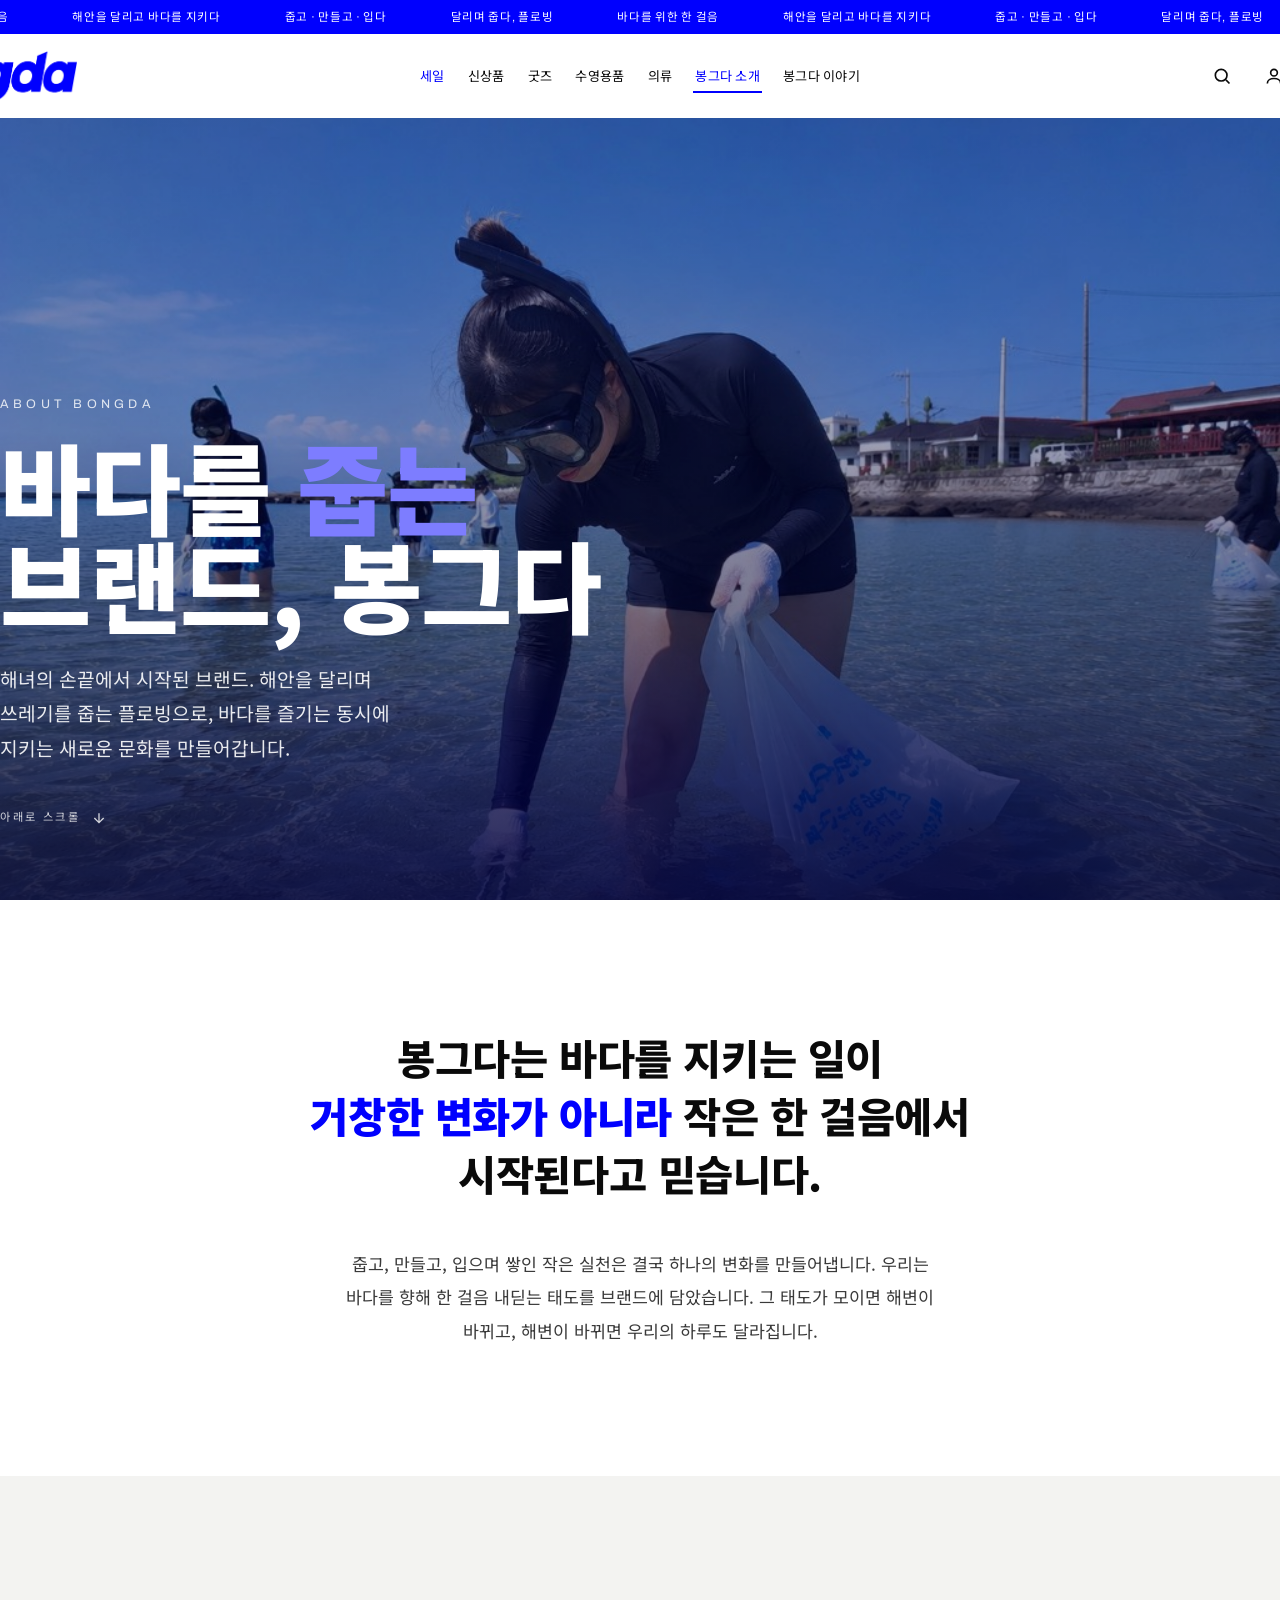
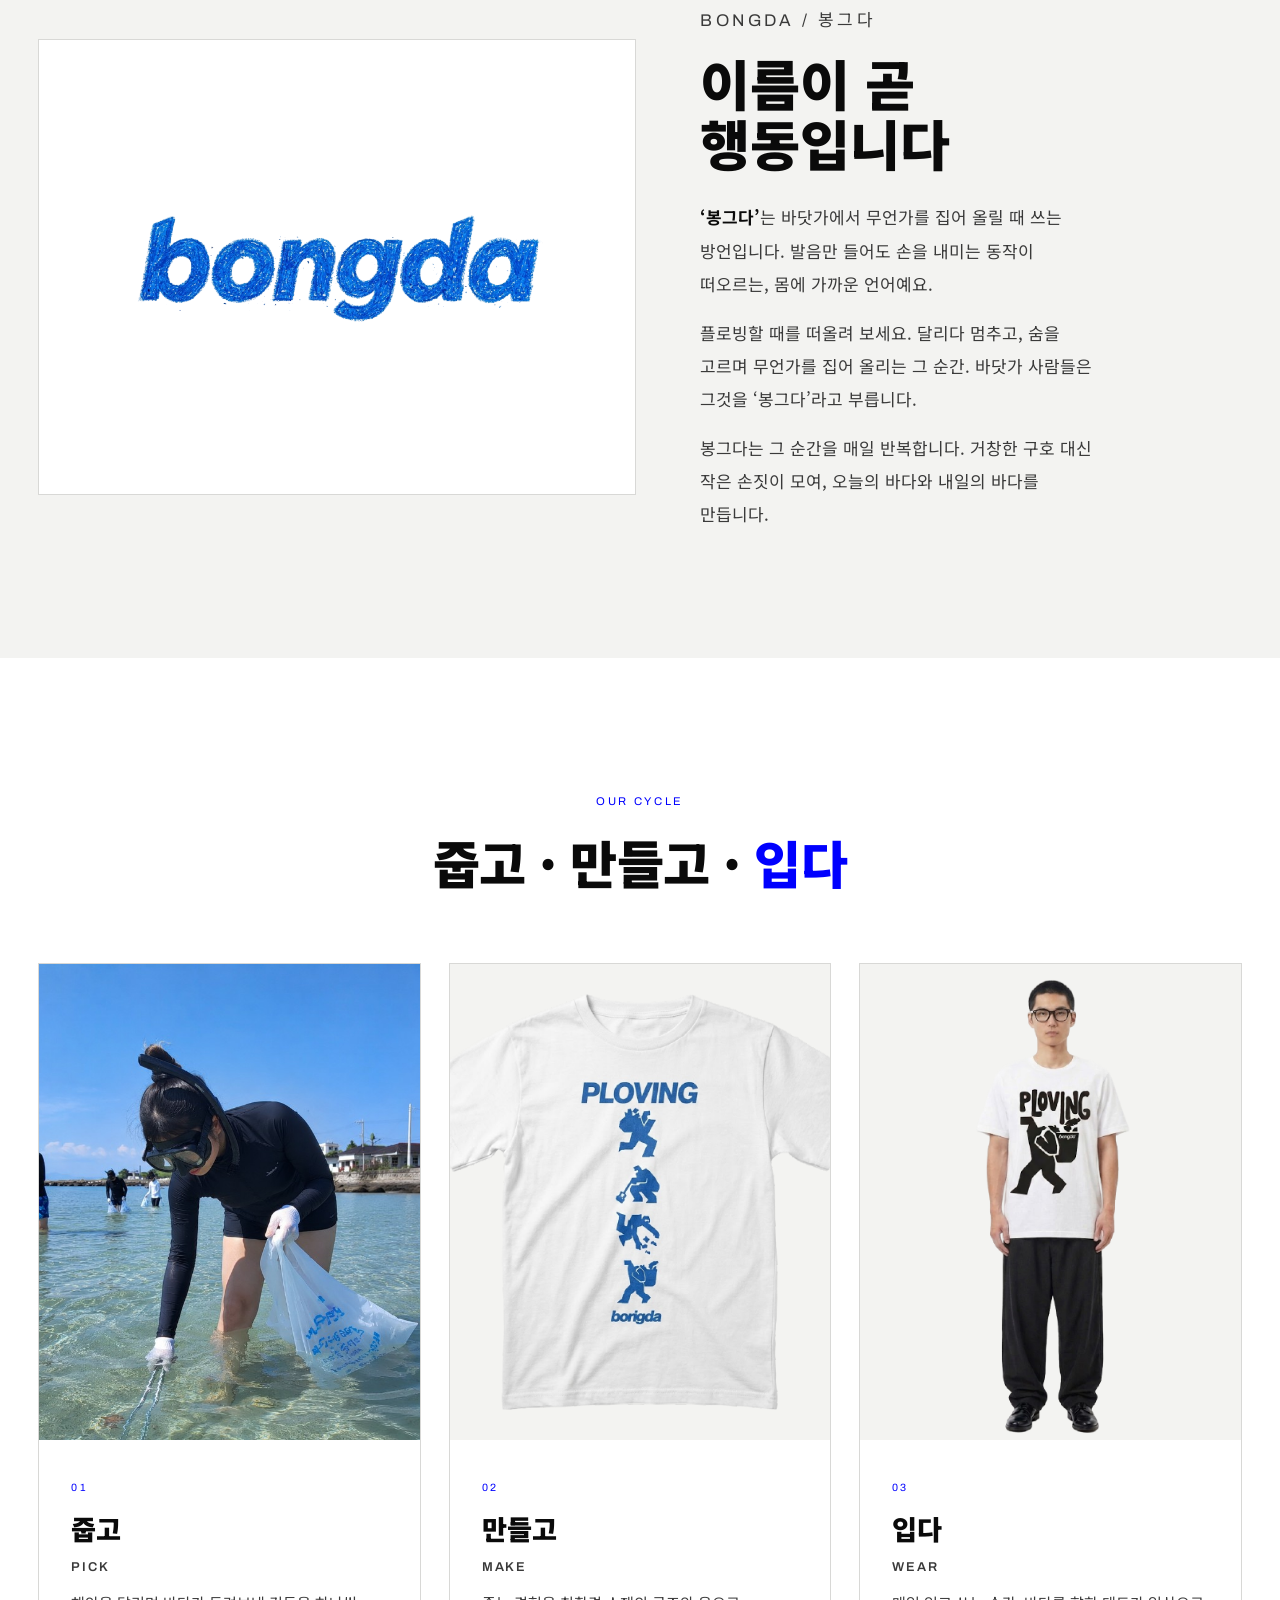
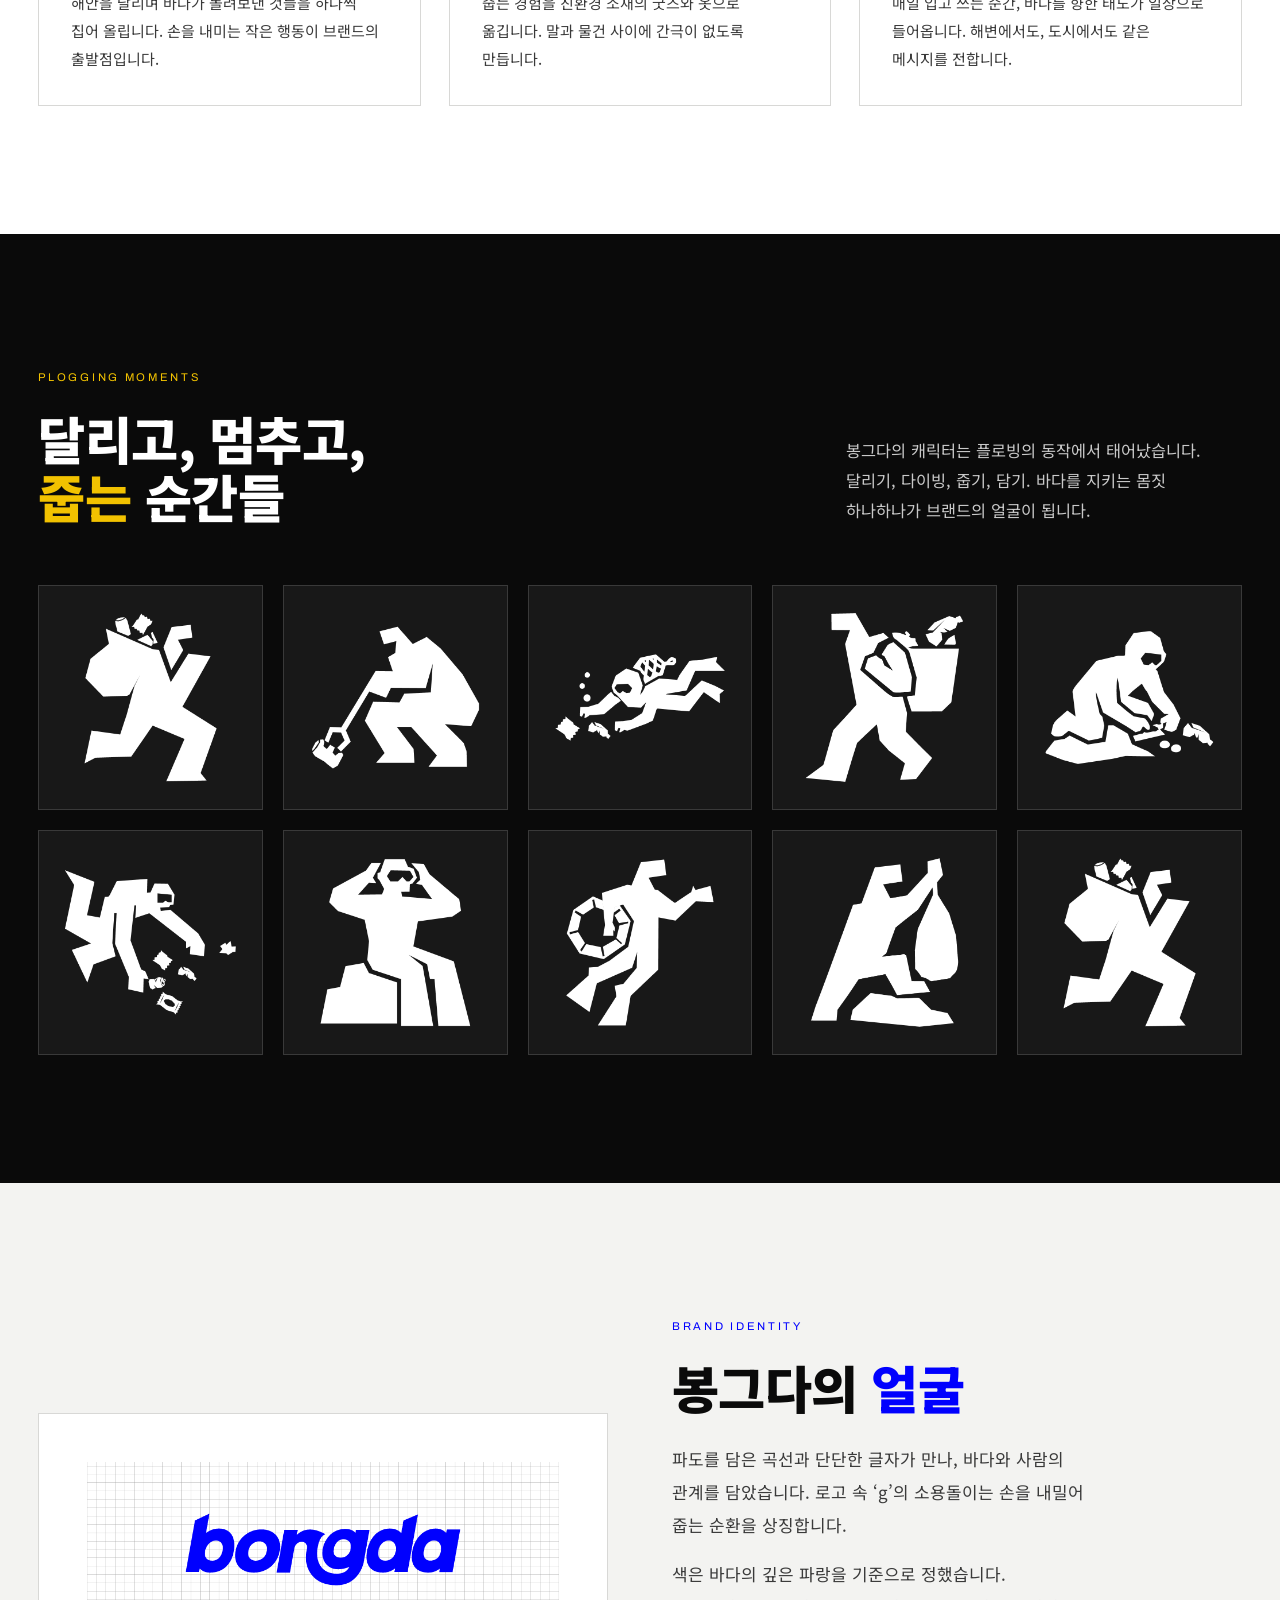
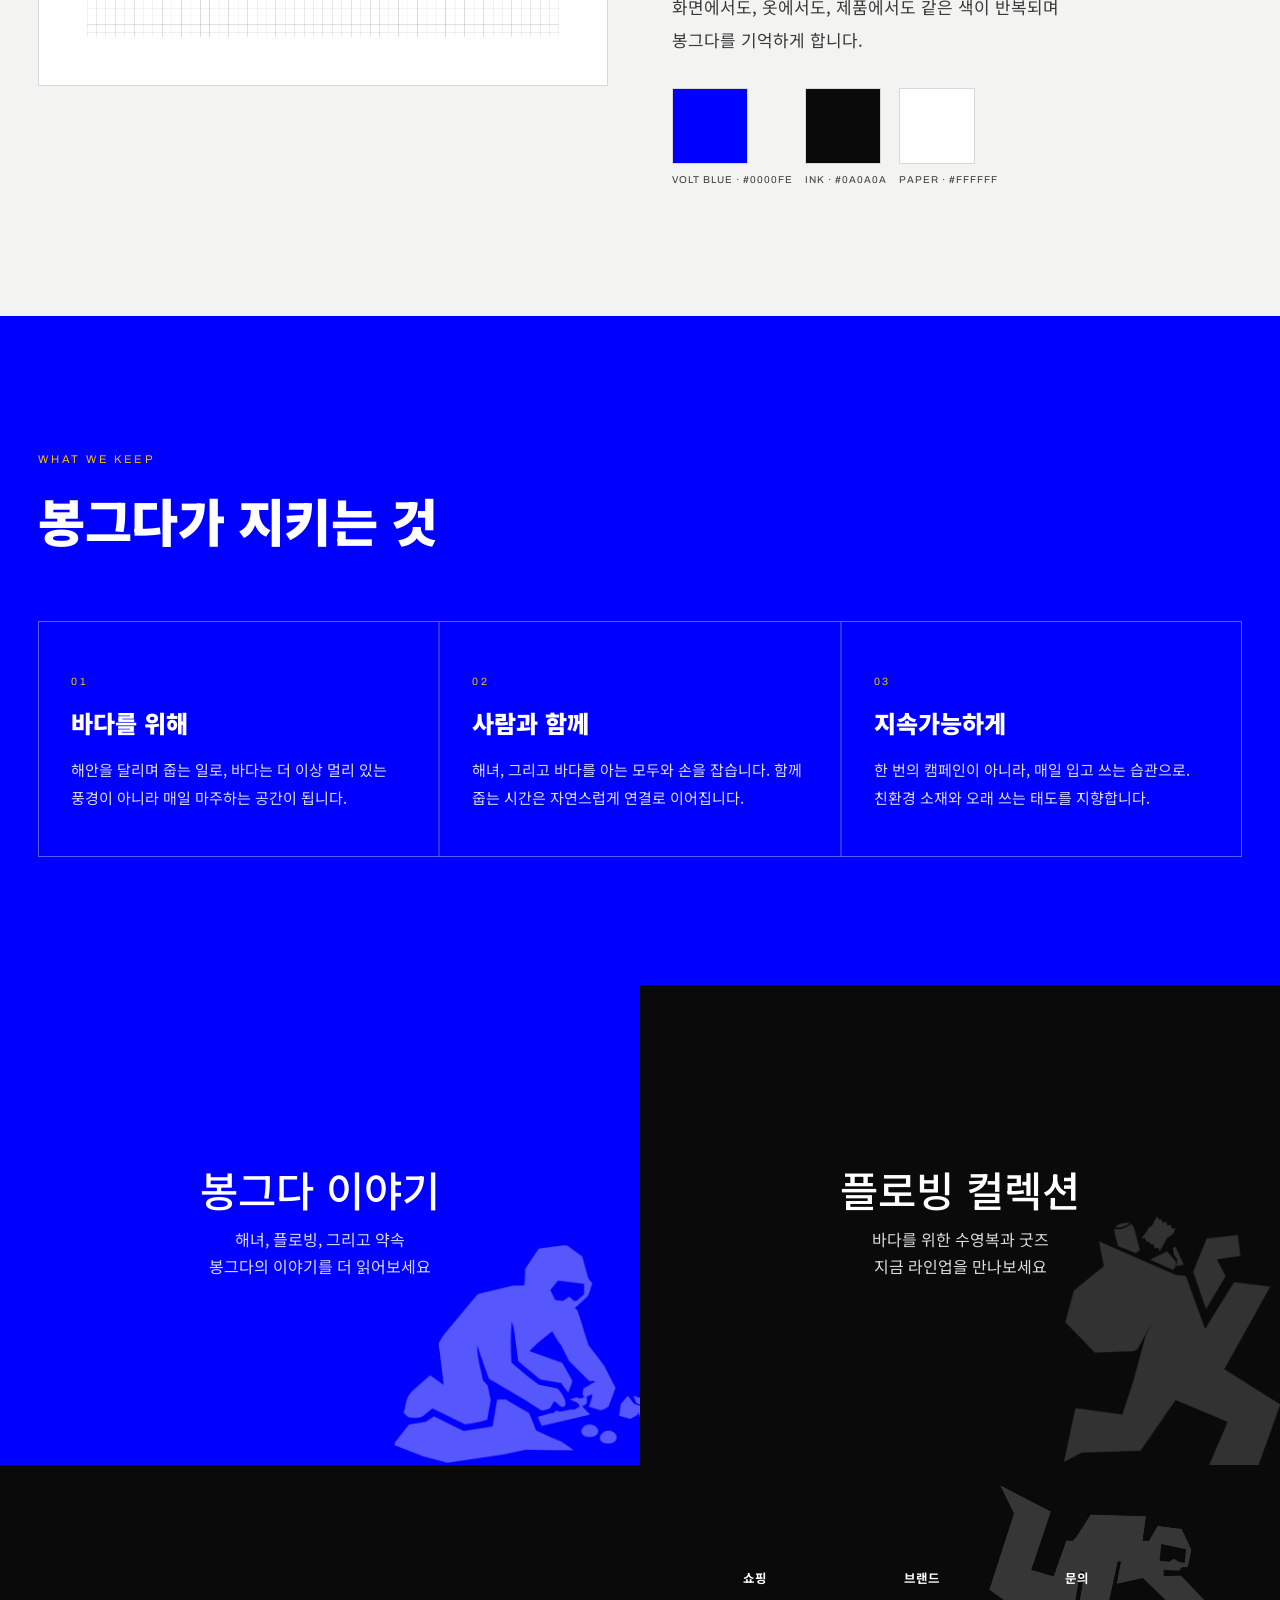
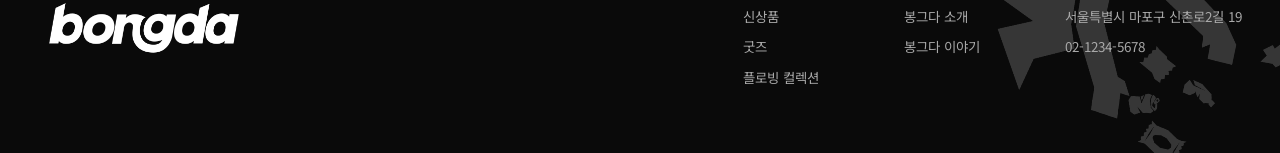
==== 봉그다 소개.html @ 6942a571 "봉그다 소개 페이지 신규 추가 및 내비게이션 연결 Co-authored-by: Cursor <cursoragent@cursor.com>" ====
<!DOCTYPE html>
<html lang="ko">
<head>
  <meta charset="UTF-8" />
  <meta name="viewport" content="width=device-width, initial-scale=1.0" />
  <meta name="description" content="봉그다(BONGDA) 소개 — 해녀와 함께 바다를 지키는 플로빙 브랜드. 줍고, 만들고, 입다. 봉그다의 이름과 철학, 로고, 그리고 사람들을 소개합니다." />
  <title>봉그다 | 봉그다 소개</title>
  <link rel="preconnect" href="https://fonts.googleapis.com" />
  <link rel="preconnect" href="https://fonts.gstatic.com" crossorigin />
  <link
    href="https://fonts.googleapis.com/css2?family=Anton&family=Archivo:ital,wght@0,400..900;1,400..900&family=Black+Han+Sans&family=Noto+Sans+KR:wght@400;500;700;800;900&display=swap"
    rel="stylesheet"
  />
  <style>
    :root {
      --volt: #0000fe;
      --volt-dim: #0000c2;
      --volt-deep: #000099;
      --ink: #0a0a0a;
      --ink-soft: #3a3a3a;
      --paper: #ffffff;
      --bone: #f3f3f1;
      --yellow: #f2c200;
      --line: rgba(10, 10, 10, 0.14);
      --grid-line: #d8d8d6;
      --ease: cubic-bezier(0.22, 1, 0.36, 1);
      --font-display-kr: "Noto Sans KR", "Archivo", sans-serif;
      --font-body: "Archivo", "Noto Sans KR", system-ui, sans-serif;
      --font-kr: "Noto Sans KR", "Archivo", sans-serif;
      --nav-h: 84px;
      --bar-h: 34px;
    }

    *, *::before, *::after { box-sizing: border-box; }
    html { scroll-behavior: smooth; }
    body {
      margin: 0;
      font-family: var(--font-kr);
      background: var(--paper);
      color: var(--ink);
      line-height: 1.6;
      font-weight: 400;
      word-break: keep-all;
      overflow-wrap: break-word;
      -webkit-font-smoothing: antialiased;
    }
    p { margin: 0; }
    a { color: inherit; text-decoration: none; }
    img { display: block; max-width: 100%; }
    h1, h2, h3 { margin: 0; }

    .wrap { max-width: 1440px; margin: 0 auto; padding: 0 clamp(16px, 3vw, 40px); }

    /* PROMO */
    .promo {
      position: relative;
      z-index: 60;
      height: var(--bar-h);
      display: flex;
      align-items: center;
      justify-content: center;
      background: var(--volt);
      color: #fff;
      overflow: hidden;
      white-space: nowrap;
      font-family: var(--font-body);
      font-size: 0.72rem;
      letter-spacing: 0.06em;
      text-transform: uppercase;
    }
    .promo__track { display: inline-flex; animation: promo 40s linear infinite; }
    .promo__track span { flex-shrink: 0; margin-right: 4rem; }
    @keyframes promo { from { transform: translateX(0); } to { transform: translateX(-50%); } }

    /* HEADER */
    .header {
      position: sticky;
      top: 0;
      z-index: 55;
      background: rgba(255, 255, 255, 0.6);
      backdrop-filter: blur(10px);
      -webkit-backdrop-filter: blur(10px);
    }
    .header__inner {
      position: relative;
      height: var(--nav-h);
      display: flex;
      align-items: center;
      gap: clamp(16px, 3vw, 40px);
    }
    .brandblock { display: flex; align-items: center; margin-left: clamp(-170px, -12vw, -40px); }
    .brandblock__logo { height: clamp(34px, 4.6vw, 50px); width: auto; }
    .nav {
      position: absolute;
      left: 50%;
      transform: translateX(-50%);
      display: flex;
      align-items: center;
      gap: clamp(12px, 1.5vw, 24px);
      font-family: var(--font-body);
      font-size: 0.82rem;
      letter-spacing: 0.02em;
      white-space: nowrap;
    }
    .nav a { position: relative; padding: 6px 2px; color: var(--ink); transition: color 0.2s ease; }
    .nav a::after {
      content: "";
      position: absolute;
      left: 0; bottom: 0;
      width: 100%; height: 2px;
      background: var(--volt);
      transform: scaleX(0);
      transform-origin: left;
      transition: transform 0.25s var(--ease);
    }
    .nav a:hover { color: var(--volt); }
    .nav a:hover::after { transform: scaleX(1); }
    .nav a.is-active::after { transform: scaleX(1); }
    .nav a.is-active, .nav a.is-sale { color: var(--volt); }
    .header__tools {
      margin-left: auto;
      margin-right: clamp(-170px, -12vw, -40px);
      display: flex;
      align-items: center;
      gap: clamp(10px, 1.4vw, 18px);
    }
    .icon-btn {
      display: inline-flex;
      align-items: center;
      justify-content: center;
      width: 34px; height: 34px;
      color: var(--ink);
      transition: color 0.2s ease, transform 0.2s var(--ease);
    }
    .icon-btn:hover { color: var(--volt); transform: translateY(-1px); }
    .icon-btn svg { width: 20px; height: 20px; }
    @media (max-width: 1100px) {
      .nav { display: none; }
      .brandblock { margin-left: 0; }
      .header__tools { margin-right: 0; }
    }

    /* HERO */
    .hero {
      position: relative;
      min-height: calc(100svh - var(--nav-h) - var(--bar-h));
      display: flex;
      align-items: flex-end;
      overflow: hidden;
      background: #04043a;
      color: #fff;
    }
    .hero__bg {
      position: absolute;
      inset: 0;
      width: 100%;
      height: 100%;
      object-fit: cover;
      object-position: center 35%;
      opacity: 0.66;
      filter: saturate(1.05);
    }
    .hero::after {
      content: "";
      position: absolute;
      inset: 0;
      background:
        linear-gradient(180deg, rgba(0,0,80,0.15) 0%, rgba(0,0,60,0.05) 40%, rgba(0,0,40,0.72) 100%),
        radial-gradient(120% 90% at 50% 120%, rgba(0,0,254,0.42) 0%, transparent 60%);
    }
    .hero__inner {
      position: relative;
      z-index: 2;
      width: 100%;
      padding: clamp(40px, 8vw, 96px) 0 clamp(40px, 6vw, 72px);
    }
    .hero__kicker {
      font-family: var(--font-body);
      font-size: clamp(0.68rem, 1vw, 0.78rem);
      letter-spacing: 0.34em;
      text-transform: uppercase;
      color: rgba(255,255,255,0.82);
      margin-bottom: clamp(14px, 2vw, 22px);
    }
    .hero__title {
      font-family: var(--font-display-kr);
      font-weight: 900;
      font-size: clamp(2.6rem, 8vw, 6.2rem);
      line-height: 0.98;
      letter-spacing: -0.01em;
    }
    .hero__title em {
      font-style: normal;
      color: #7d7dff;
    }
    .hero__lead {
      margin-top: clamp(20px, 3vw, 30px);
      max-width: 40ch;
      font-size: clamp(0.98rem, 1.5vw, 1.2rem);
      line-height: 1.8;
      color: rgba(255,255,255,0.9);
      font-weight: 400;
    }
    .hero__scroll {
      margin-top: clamp(28px, 4vw, 44px);
      display: inline-flex;
      align-items: center;
      gap: 10px;
      font-family: var(--font-body);
      font-size: 0.7rem;
      letter-spacing: 0.24em;
      text-transform: uppercase;
      color: rgba(255,255,255,0.8);
    }
    .hero__scroll svg { width: 16px; height: 16px; animation: bob 1.8s var(--ease) infinite; }
    @keyframes bob { 0%,100% { transform: translateY(0); } 50% { transform: translateY(5px); } }

    /* SECTION SHELL */
    .section { padding: clamp(64px, 10vw, 128px) 0; }
    .section--bone { background: var(--bone); }
    .section--ink { background: var(--ink); color: #fff; }
    .section--volt { background: var(--volt); color: #fff; }
    .kicker {
      display: inline-block;
      font-family: var(--font-body);
      font-size: 0.7rem;
      letter-spacing: 0.24em;
      text-transform: uppercase;
      color: var(--volt);
      margin-bottom: clamp(16px, 2vw, 22px);
    }
    .section--ink .kicker, .section--volt .kicker { color: var(--yellow); }
    .section-title {
      font-family: var(--font-display-kr);
      font-weight: 900;
      font-size: clamp(1.8rem, 4.4vw, 3.2rem);
      line-height: 1.14;
      letter-spacing: -0.01em;
    }
    .section-title em { font-style: normal; color: var(--volt); }
    .section--ink .section-title em, .section--volt .section-title em { color: var(--yellow); }

    /* MANIFESTO */
    .manifesto__inner {
      max-width: 1000px;
      margin: 0 auto;
      text-align: center;
    }
    .manifesto__big {
      font-family: var(--font-display-kr);
      font-weight: 800;
      font-size: clamp(1.5rem, 3.6vw, 2.6rem);
      line-height: 1.4;
      letter-spacing: -0.01em;
    }
    .manifesto__big b { color: var(--volt); font-weight: 900; }
    .manifesto__sub {
      margin: clamp(28px, 4vw, 44px) auto 0;
      max-width: 60ch;
      font-size: clamp(0.96rem, 1.4vw, 1.08rem);
      line-height: 1.95;
      color: var(--ink-soft);
    }

    /* NAME (봉그다 뜻) */
    .name {
      display: grid;
      grid-template-columns: 1.05fr 0.95fr;
      gap: clamp(32px, 5vw, 80px);
      align-items: center;
    }
    @media (max-width: 900px) { .name { grid-template-columns: 1fr; } }
    .name__word {
      display: block;
      width: 100%;
      background: #fff;
      border: 1px solid var(--grid-line);
      padding: clamp(28px, 5vw, 56px);
    }
    .name__word img { width: 100%; height: auto; }
    .name__def {
      font-family: var(--font-body);
      font-size: 0.72rem;
      letter-spacing: 0.2em;
      text-transform: uppercase;
      color: var(--volt);
      margin-bottom: 18px;
    }
    .name h2 {
      font-family: var(--font-display-kr);
      font-weight: 900;
      font-size: clamp(2rem, 5vw, 3.4rem);
      line-height: 1.1;
      margin-bottom: clamp(20px, 3vw, 28px);
    }
    .name p {
      font-size: clamp(0.96rem, 1.4vw, 1.06rem);
      line-height: 1.95;
      color: var(--ink-soft);
      margin-bottom: 16px;
      max-width: 44ch;
    }
    .name p:last-child { margin-bottom: 0; }
    .name p b { color: var(--ink); font-weight: 700; }

    /* PILLARS 줍고 만들고 입다 */
    .pillars__head { text-align: center; margin-bottom: clamp(40px, 6vw, 72px); }
    .pillars__grid {
      display: grid;
      grid-template-columns: repeat(3, 1fr);
      gap: clamp(16px, 2.4vw, 28px);
    }
    @media (max-width: 820px) { .pillars__grid { grid-template-columns: 1fr; } }
    .pillar {
      position: relative;
      display: flex;
      flex-direction: column;
      background: #fff;
      border: 1px solid var(--grid-line);
      overflow: hidden;
    }
    .pillar__media {
      position: relative;
      aspect-ratio: 4 / 5;
      overflow: hidden;
      background: var(--bone);
    }
    .pillar__media img {
      width: 100%;
      height: 100%;
      object-fit: cover;
      object-position: center;
      transition: transform 0.6s var(--ease);
    }
    .pillar:hover .pillar__media img { transform: scale(1.05); }
    .pillar__body { padding: clamp(22px, 3vw, 32px); }
    .pillar__no {
      font-family: var(--font-body);
      font-size: 0.66rem;
      letter-spacing: 0.2em;
      text-transform: uppercase;
      color: var(--volt);
    }
    .pillar__name {
      font-family: var(--font-display-kr);
      font-weight: 900;
      font-size: clamp(1.3rem, 2.4vw, 1.7rem);
      margin: 10px 0 12px;
    }
    .pillar__name span {
      display: block;
      font-family: var(--font-body);
      font-weight: 600;
      font-size: 0.8rem;
      letter-spacing: 0.14em;
      text-transform: uppercase;
      color: var(--ink-soft);
      margin-top: 6px;
    }
    .pillar__desc { color: var(--ink-soft); font-size: 0.94rem; line-height: 1.85; }

    /* CHARACTERS */
    .chars__head {
      display: flex;
      align-items: flex-end;
      justify-content: space-between;
      gap: 24px;
      margin-bottom: clamp(36px, 5vw, 60px);
      flex-wrap: wrap;
    }
    .chars__head p {
      max-width: 44ch;
      color: rgba(255,255,255,0.78);
      font-size: clamp(0.94rem, 1.3vw, 1.02rem);
      line-height: 1.85;
    }
    .chars__grid {
      display: grid;
      grid-template-columns: repeat(5, 1fr);
      gap: clamp(10px, 1.6vw, 20px);
    }
    @media (max-width: 900px) { .chars__grid { grid-template-columns: repeat(3, 1fr); } }
    @media (max-width: 520px) { .chars__grid { grid-template-columns: repeat(2, 1fr); } }
    .char {
      aspect-ratio: 1;
      background: rgba(255,255,255,0.06);
      border: 1px solid rgba(255,255,255,0.14);
      display: flex;
      align-items: center;
      justify-content: center;
      padding: clamp(14px, 2vw, 26px);
      transition: background 0.3s var(--ease), transform 0.3s var(--ease);
    }
    .char:hover { background: rgba(255,255,255,0.14); transform: translateY(-4px); }
    .char img {
      width: 100%;
      height: 100%;
      object-fit: contain;
      filter: brightness(0) invert(1);
    }

    /* LOGO / CI */
    .ci {
      display: grid;
      grid-template-columns: 1fr 1fr;
      gap: clamp(32px, 5vw, 72px);
      align-items: center;
    }
    @media (max-width: 900px) { .ci { grid-template-columns: 1fr; } }
    .ci__frame {
      background: #fff;
      border: 1px solid var(--grid-line);
      padding: clamp(24px, 4vw, 48px);
    }
    .ci__frame img { width: 100%; height: auto; }
    .ci h2 { margin-bottom: clamp(18px, 2.6vw, 26px); }
    .ci p {
      font-size: clamp(0.96rem, 1.4vw, 1.06rem);
      line-height: 1.95;
      color: var(--ink-soft);
      margin-bottom: 16px;
      max-width: 46ch;
    }
    .ci__swatches { display: flex; gap: 12px; margin-top: clamp(24px, 3vw, 32px); flex-wrap: wrap; }
    .swatch { display: flex; flex-direction: column; gap: 8px; }
    .swatch__chip { width: 76px; height: 76px; border: 1px solid var(--grid-line); }
    .swatch__chip--volt { background: var(--volt); }
    .swatch__chip--ink { background: var(--ink); }
    .swatch__chip--paper { background: #fff; }
    .swatch__label {
      font-family: var(--font-body);
      font-size: 0.62rem;
      letter-spacing: 0.1em;
      text-transform: uppercase;
      color: var(--ink-soft);
    }

    /* VALUES */
    .values {
      display: grid;
      grid-template-columns: repeat(3, 1fr);
      gap: 2px;
      background: rgba(255,255,255,0.2);
      border: 1px solid rgba(255,255,255,0.2);
    }
    @media (max-width: 760px) { .values { grid-template-columns: 1fr; } }
    .value {
      background: var(--volt);
      padding: clamp(28px, 4vw, 44px) clamp(22px, 3vw, 32px);
    }
    .value__no {
      font-family: var(--font-body);
      font-size: 0.66rem;
      letter-spacing: 0.2em;
      text-transform: uppercase;
      color: var(--yellow);
    }
    .value h3 {
      font-family: var(--font-display-kr);
      font-weight: 900;
      font-size: clamp(1.2rem, 2.2vw, 1.5rem);
      margin: 12px 0 14px;
      color: #fff;
    }
    .value p { color: rgba(255,255,255,0.86); font-size: 0.94rem; line-height: 1.85; }

    /* ENTRY CTA */
    .entry { display: grid; grid-template-columns: 1fr 1fr; }
    @media (max-width: 700px) { .entry { grid-template-columns: 1fr; } }
    .entry__block {
      position: relative;
      min-height: clamp(320px, 44vw, 480px);
      display: flex;
      flex-direction: column;
      align-items: center;
      justify-content: center;
      text-align: center;
      gap: 16px;
      padding: clamp(32px, 5vw, 64px);
      color: #fff;
      overflow: hidden;
      transition: opacity 0.2s;
    }
    .entry__block:hover { opacity: 0.94; }
    .entry__block--blue { background: var(--volt); }
    .entry__block--ink { background: var(--ink); }
    .entry__title {
      position: relative;
      z-index: 1;
      font-family: var(--font-display-kr);
      font-weight: 500;
      font-size: clamp(1.5rem, 3.8vw, 2.6rem);
      line-height: 0.98;
    }
    .entry__sub {
      position: relative;
      z-index: 1;
      font-size: clamp(0.88rem, 1.5vw, 1rem);
      line-height: 1.7;
      color: rgba(255, 255, 255, 0.85);
    }
    .entry__deco {
      position: absolute;
      right: -5%;
      bottom: -6%;
      width: clamp(130px, 22vw, 280px);
      opacity: 0.16;
      filter: brightness(0) invert(1);
      pointer-events: none;
      user-select: none;
    }
    .entry__block--blue .entry__deco { opacity: 0.34; }

    /* FOOTER */
    .footer {
      position: relative;
      overflow: hidden;
      background: var(--ink);
      color: #cfcfcf;
      padding: clamp(48px, 7vw, 88px) 0 36px;
    }
    .footer .wrap { position: relative; z-index: 1; }
    .footer__top {
      display: grid;
      grid-template-columns: minmax(140px, 1fr) repeat(3, minmax(7.5rem, max-content));
      column-gap: clamp(28px, 3.2vw, 48px);
      row-gap: 28px;
      justify-content: space-between;
    }
    @media (max-width: 820px) { .footer__top { grid-template-columns: 1fr 1fr; } }
    @media (max-width: 480px) { .footer__top { grid-template-columns: 1fr; } }
    .footer__logo { height: clamp(96px, 16vw, 150px); width: auto; margin-bottom: 14px; }
    .footer__col h4 {
      font-family: var(--font-body);
      font-size: 0.78rem;
      letter-spacing: 0.1em;
      text-transform: uppercase;
      color: #fff;
      margin-bottom: 16px;
    }
    .footer__col a, .footer__col p {
      display: block;
      font-size: 0.84rem;
      color: #a8a8a8;
      margin-bottom: 9px;
      white-space: nowrap;
      transition: color 0.2s ease;
    }
    .footer__col a:hover { color: var(--volt); }
    .footer__deco {
      position: absolute;
      top: 4%;
      width: clamp(180px, 24vw, 360px);
      opacity: 0.18;
      filter: brightness(0) invert(1);
      pointer-events: none;
      user-select: none;
    }
    .footer__deco--r { right: -1%; transform: rotate(6deg); }

    /* REVEAL */
    .reveal {
      opacity: 0;
      transform: translateY(32px);
      transition: opacity 0.85s var(--ease), transform 0.85s var(--ease);
      transition-delay: var(--d, 0s);
    }
    .reveal.in { opacity: 1; transform: none; }
    @media (prefers-reduced-motion: reduce) {
      .reveal { opacity: 1; transform: none; transition: none; }
      .promo__track { animation: none; }
      .hero__scroll svg { animation: none; }
    }
  </style>
</head>
<body>
  <div class="promo" aria-hidden="true">
    <div class="promo__track">
      <span>줍고 · 만들고 · 입다</span>
      <span>달리며 줍다, 플로빙</span>
      <span>바다를 위한 한 걸음</span>
      <span>해안을 달리고 바다를 지키다</span>
      <span>줍고 · 만들고 · 입다</span>
      <span>달리며 줍다, 플로빙</span>
      <span>바다를 위한 한 걸음</span>
      <span>해안을 달리고 바다를 지키다</span>
      <span>줍고 · 만들고 · 입다</span>
      <span>달리며 줍다, 플로빙</span>
      <span>바다를 위한 한 걸음</span>
      <span>해안을 달리고 바다를 지키다</span>
    </div>
  </div>

  <header class="header">
    <div class="wrap header__inner">
      <a class="brandblock" href="졸업연구 플로빙 2차.html" aria-label="봉그다 홈">
        <img class="brandblock__logo" src="logo-bongda-blue.png" alt="봉그다" decoding="async" />
      </a>
      <nav class="nav" aria-label="주요 메뉴">
        <a class="is-sale" href="졸업연구 플로빙 2차.html#catalog">세일</a>
        <a href="졸업연구 플로빙 2차.html#mostwanted">신상품</a>
        <a href="졸업연구 플로빙 2차.html#catalog">굿즈</a>
        <a href="졸업연구 플로빙 2차.html#cats">수영용품</a>
        <a href="졸업연구 플로빙 2차.html#cats">의류</a>
        <a class="is-active" href="봉그다 소개.html">봉그다 소개</a>
        <a href="봉그다이야기.html">봉그다 이야기</a>
      </nav>
      <div class="header__tools">
        <a class="icon-btn" href="#" aria-label="검색"><svg viewBox="0 0 24 24" fill="none" stroke="currentColor" stroke-width="2"><circle cx="11" cy="11" r="7"/><path d="m21 21-4.3-4.3"/></svg></a>
        <a class="icon-btn" href="#" aria-label="계정"><svg viewBox="0 0 24 24" fill="none" stroke="currentColor" stroke-width="2"><circle cx="12" cy="8" r="4"/><path d="M4 21c0-4 4-6 8-6s8 2 8 6"/></svg></a>
        <a class="icon-btn" href="졸업연구 플로빙 2차.html" aria-label="위시리스트"><svg viewBox="0 0 24 24" fill="none" stroke="currentColor" stroke-width="2"><path d="M12 21.35l-1.45-1.32C5.4 15.36 2 12.28 2 8.5 2 5.42 4.42 3 7.5 3c1.74 0 3.41.81 4.5 2.09C13.09 3.81 14.76 3 16.5 3 19.58 3 22 5.42 22 8.5c0 3.78-3.4 6.86-8.55 11.54L12 21.35z"/></svg></a>
        <a class="icon-btn" href="#" aria-label="장바구니"><svg viewBox="0 0 24 24" fill="none" stroke="currentColor" stroke-width="2"><path d="M6 7h12l-1 13H7L6 7z"/><path d="M9 7a3 3 0 0 1 6 0"/></svg></a>
      </div>
    </div>
  </header>

  <!-- HERO -->
  <section class="hero" aria-label="봉그다 소개">
    <img class="hero__bg" src="story/main.png" alt="해녀와 함께 해안에서 플로빙하며 바닷속 쓰레기를 줍는 모습" decoding="async" />
    <div class="wrap hero__inner">
      <p class="hero__kicker">About Bongda</p>
      <h1 class="hero__title">바다를 <em>줍는</em><br />브랜드, 봉그다</h1>
      <p class="hero__lead">해녀의 손끝에서 시작된 브랜드. 해안을 달리며 쓰레기를 줍는 플로빙으로, 바다를 즐기는 동시에 지키는 새로운 문화를 만들어갑니다.</p>
      <span class="hero__scroll">아래로 스크롤 <svg viewBox="0 0 24 24" fill="none" stroke="currentColor" stroke-width="2"><path d="M12 5v14M19 12l-7 7-7-7"/></svg></span>
    </div>
  </section>

  <!-- MANIFESTO -->
  <section class="section">
    <div class="wrap manifesto__inner reveal">
      <p class="manifesto__big">봉그다는 바다를 지키는 일이<br /><b>거창한 변화가 아니라</b> 작은 한 걸음에서<br />시작된다고 믿습니다.</p>
      <p class="manifesto__sub">줍고, 만들고, 입으며 쌓인 작은 실천은 결국 하나의 변화를 만들어냅니다. 우리는 바다를 향해 한 걸음 내딛는 태도를 브랜드에 담았습니다. 그 태도가 모이면 해변이 바뀌고, 해변이 바뀌면 우리의 하루도 달라집니다.</p>
    </div>
  </section>

  <!-- NAME 봉그다 뜻 -->
  <section class="section section--bone">
    <div class="wrap name">
      <div class="name__word reveal">
        <img src="파란 크레파스 로고 7.png" alt="봉그다 crayon 로고" decoding="async" />
      </div>
      <div class="name__text reveal" style="--d:.1s">
        <p class="name__def">Bongda / 봉그다</p>
        <h2>이름이 곧<br />행동입니다</h2>
        <p><b>‘봉그다’</b>는 바닷가에서 무언가를 집어 올릴 때 쓰는 방언입니다. 발음만 들어도 손을 내미는 동작이 떠오르는, 몸에 가까운 언어예요.</p>
        <p>플로빙할 때를 떠올려 보세요. 달리다 멈추고, 숨을 고르며 무언가를 집어 올리는 그 순간. 바닷가 사람들은 그것을 ‘봉그다’라고 부릅니다.</p>
        <p>봉그다는 그 순간을 매일 반복합니다. 거창한 구호 대신 작은 손짓이 모여, 오늘의 바다와 내일의 바다를 만듭니다.</p>
      </div>
    </div>
  </section>

  <!-- PILLARS 줍고 만들고 입다 -->
  <section class="section">
    <div class="wrap">
      <div class="pillars__head reveal">
        <span class="kicker">Our Cycle</span>
        <h2 class="section-title">줍고 · 만들고 · <em>입다</em></h2>
      </div>
      <div class="pillars__grid">
        <article class="pillar reveal">
          <div class="pillar__media"><img src="story/main.png" alt="해안에서 쓰레기를 줍는 모습" loading="lazy" decoding="async" /></div>
          <div class="pillar__body">
            <span class="pillar__no">01</span>
            <h3 class="pillar__name">줍고<span>Pick</span></h3>
            <p class="pillar__desc">해안을 달리며 바다가 돌려보낸 것들을 하나씩 집어 올립니다. 손을 내미는 작은 행동이 브랜드의 출발점입니다.</p>
          </div>
        </article>
        <article class="pillar reveal" style="--d:.1s">
          <div class="pillar__media"><img src="story/make.png" alt="플로빙 티셔츠 제품" loading="lazy" decoding="async" /></div>
          <div class="pillar__body">
            <span class="pillar__no">02</span>
            <h3 class="pillar__name">만들고<span>Make</span></h3>
            <p class="pillar__desc">줍는 경험을 친환경 소재의 굿즈와 옷으로 옮깁니다. 말과 물건 사이에 간극이 없도록 만듭니다.</p>
          </div>
        </article>
        <article class="pillar reveal" style="--d:.2s">
          <div class="pillar__media"><img src="story/wear.png" alt="플로빙 티셔츠를 입은 모습" loading="lazy" decoding="async" /></div>
          <div class="pillar__body">
            <span class="pillar__no">03</span>
            <h3 class="pillar__name">입다<span>Wear</span></h3>
            <p class="pillar__desc">매일 입고 쓰는 순간, 바다를 향한 태도가 일상으로 들어옵니다. 해변에서도, 도시에서도 같은 메시지를 전합니다.</p>
          </div>
        </article>
      </div>
    </div>
  </section>

  <!-- CHARACTERS -->
  <section class="section section--ink">
    <div class="wrap">
      <div class="chars__head reveal">
        <div>
          <span class="kicker">Plogging Moments</span>
          <h2 class="section-title">달리고, 멈추고,<br /><em>줍는</em> 순간들</h2>
        </div>
        <p>봉그다의 캐릭터는 플로빙의 동작에서 태어났습니다. 달리기, 다이빙, 줍기, 담기. 바다를 지키는 몸짓 하나하나가 브랜드의 얼굴이 됩니다.</p>
      </div>
      <div class="chars__grid">
        <div class="char reveal"><img src="story/char2.png" alt="달리는 플로빙 캐릭터" loading="lazy" decoding="async" /></div>
        <div class="char reveal" style="--d:.05s"><img src="story/char4.png" alt="집게로 줍는 플로빙 캐릭터" loading="lazy" decoding="async" /></div>
        <div class="char reveal" style="--d:.1s"><img src="story/char6.png" alt="바닷속을 다이빙하는 캐릭터" loading="lazy" decoding="async" /></div>
        <div class="char reveal" style="--d:.15s"><img src="story/char7.png" alt="쓰레기를 담아 나르는 캐릭터" loading="lazy" decoding="async" /></div>
        <div class="char reveal" style="--d:.2s"><img src="story/char9.png" alt="쭈그려 앉아 줍는 캐릭터" loading="lazy" decoding="async" /></div>
        <div class="char reveal"><img src="story/char1.png" alt="허리 숙여 줍는 캐릭터" loading="lazy" decoding="async" /></div>
        <div class="char reveal" style="--d:.05s"><img src="story/char3.png" alt="물안경을 쓴 캐릭터" loading="lazy" decoding="async" /></div>
        <div class="char reveal" style="--d:.1s"><img src="story/char5.png" alt="튜브를 든 캐릭터" loading="lazy" decoding="async" /></div>
        <div class="char reveal" style="--d:.15s"><img src="story/char8.png" alt="봉투를 든 채 달리는 캐릭터" loading="lazy" decoding="async" /></div>
        <div class="char reveal" style="--d:.2s"><img src="story/char2.png" alt="달리는 플로빙 캐릭터" loading="lazy" decoding="async" /></div>
      </div>
    </div>
  </section>

  <!-- CI / LOGO -->
  <section class="section section--bone">
    <div class="wrap ci">
      <div class="ci__frame reveal">
        <img src="story/ci-logo.png" alt="봉그다 BI 로고" decoding="async" />
      </div>
      <div class="ci__text reveal" style="--d:.1s">
        <span class="kicker">Brand Identity</span>
        <h2 class="section-title">봉그다의 <em>얼굴</em></h2>
        <p>파도를 담은 곡선과 단단한 글자가 만나, 바다와 사람의 관계를 담았습니다. 로고 속 ‘g’의 소용돌이는 손을 내밀어 줍는 순환을 상징합니다.</p>
        <p>색은 바다의 깊은 파랑을 기준으로 정했습니다. 화면에서도, 옷에서도, 제품에서도 같은 색이 반복되며 봉그다를 기억하게 합니다.</p>
        <div class="ci__swatches" aria-label="브랜드 컬러">
          <div class="swatch"><span class="swatch__chip swatch__chip--volt"></span><span class="swatch__label">Volt Blue · #0000FE</span></div>
          <div class="swatch"><span class="swatch__chip swatch__chip--ink"></span><span class="swatch__label">Ink · #0A0A0A</span></div>
          <div class="swatch"><span class="swatch__chip swatch__chip--paper"></span><span class="swatch__label">Paper · #FFFFFF</span></div>
        </div>
      </div>
    </div>
  </section>

  <!-- VALUES -->
  <section class="section section--volt">
    <div class="wrap">
      <div class="pillars__head reveal" style="text-align:left">
        <span class="kicker">What We Keep</span>
        <h2 class="section-title">봉그다가 지키는 것</h2>
      </div>
      <div class="values reveal" style="--d:.1s">
        <div class="value">
          <span class="value__no">01</span>
          <h3>바다를 위해</h3>
          <p>해안을 달리며 줍는 일로, 바다는 더 이상 멀리 있는 풍경이 아니라 매일 마주하는 공간이 됩니다.</p>
        </div>
        <div class="value">
          <span class="value__no">02</span>
          <h3>사람과 함께</h3>
          <p>해녀, 그리고 바다를 아는 모두와 손을 잡습니다. 함께 줍는 시간은 자연스럽게 연결로 이어집니다.</p>
        </div>
        <div class="value">
          <span class="value__no">03</span>
          <h3>지속가능하게</h3>
          <p>한 번의 캠페인이 아니라, 매일 입고 쓰는 습관으로. 친환경 소재와 오래 쓰는 태도를 지향합니다.</p>
        </div>
      </div>
    </div>
  </section>

  <!-- CTA -->
  <section class="entry" aria-label="바로가기">
    <a class="entry__block entry__block--blue" href="봉그다이야기.html">
      <span class="entry__title">봉그다 이야기</span>
      <span class="entry__sub">해녀, 플로빙, 그리고 약속<br />봉그다의 이야기를 더 읽어보세요</span>
      <img class="entry__deco" src="illust/9.png" alt="" aria-hidden="true" decoding="async" />
    </a>
    <a class="entry__block entry__block--ink" href="플로빙컬렉션.html">
      <span class="entry__title">플로빙 컬렉션</span>
      <span class="entry__sub">바다를 위한 수영복과 굿즈<br />지금 라인업을 만나보세요</span>
      <img class="entry__deco" src="illust/2.png" alt="" aria-hidden="true" decoding="async" />
    </a>
  </section>

  <footer class="footer">
    <img class="footer__deco footer__deco--r" src="illust/1.png" alt="" aria-hidden="true" decoding="async" />
    <div class="wrap">
      <div class="footer__top">
        <div>
          <img class="footer__logo" src="logo-bongda.png" alt="봉그다" decoding="async" />
        </div>
        <div class="footer__col">
          <h4>쇼핑</h4>
          <a href="졸업연구 플로빙 2차.html#mostwanted">신상품</a>
          <a href="졸업연구 플로빙 2차.html#catalog">굿즈</a>
          <a href="플로빙컬렉션.html">플로빙 컬렉션</a>
        </div>
        <div class="footer__col">
          <h4>브랜드</h4>
          <a href="봉그다 소개.html">봉그다 소개</a>
          <a href="봉그다이야기.html">봉그다 이야기</a>
        </div>
        <div class="footer__col">
          <h4>문의</h4>
          <p>서울특별시 마포구 신촌로2길 19</p>
          <p>02-1234-5678</p>
        </div>
      </div>
    </div>
  </footer>

  <script>
    (function () {
      const reduce = window.matchMedia("(prefers-reduced-motion: reduce)").matches;
      const items = document.querySelectorAll(".reveal");
      if (!reduce && "IntersectionObserver" in window) {
        const io = new IntersectionObserver(
          (entries) => {
            entries.forEach((e) => {
              if (!e.isIntersecting) return;
              e.target.classList.add("in");
              io.unobserve(e.target);
            });
          },
          { threshold: 0.08, rootMargin: "0px 0px -6% 0px" }
        );
        items.forEach((el) => io.observe(el));
      } else {
        items.forEach((el) => el.classList.add("in"));
      }
    })();
  </script>
</body>
</html>
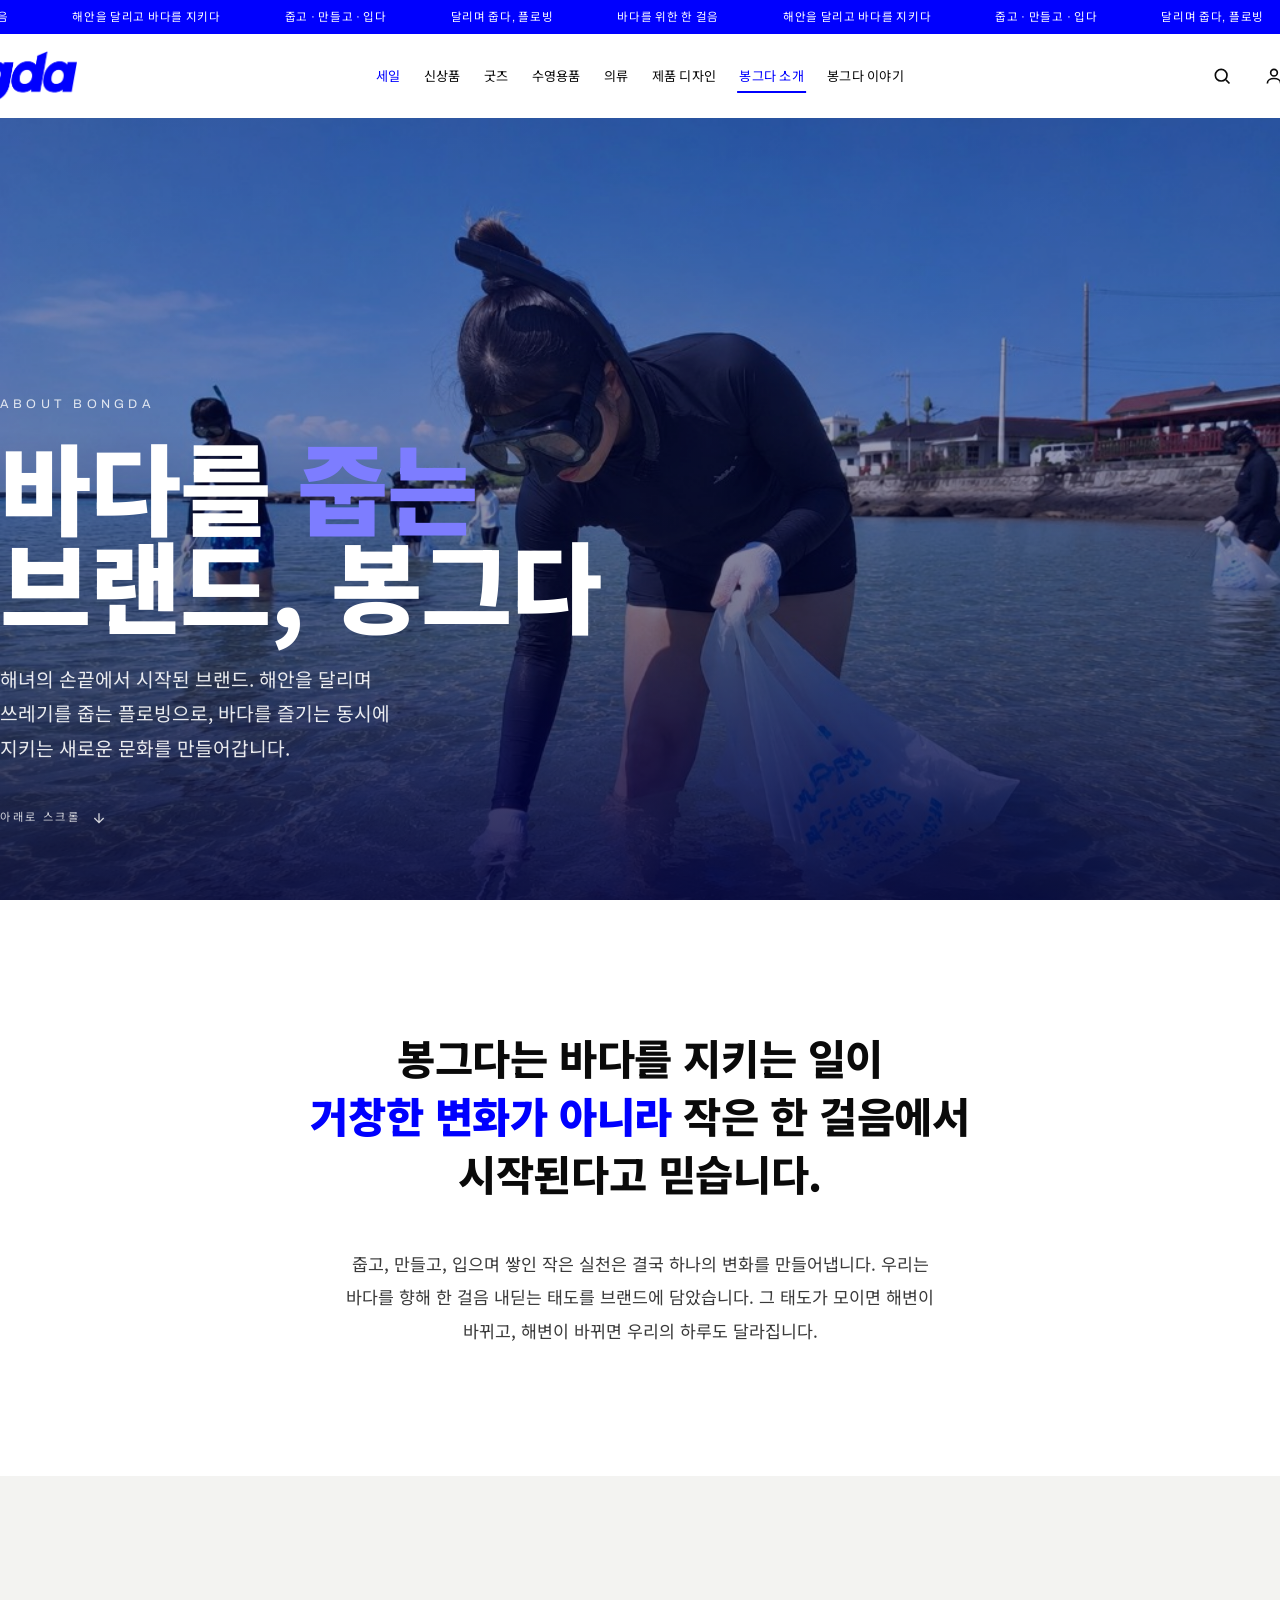
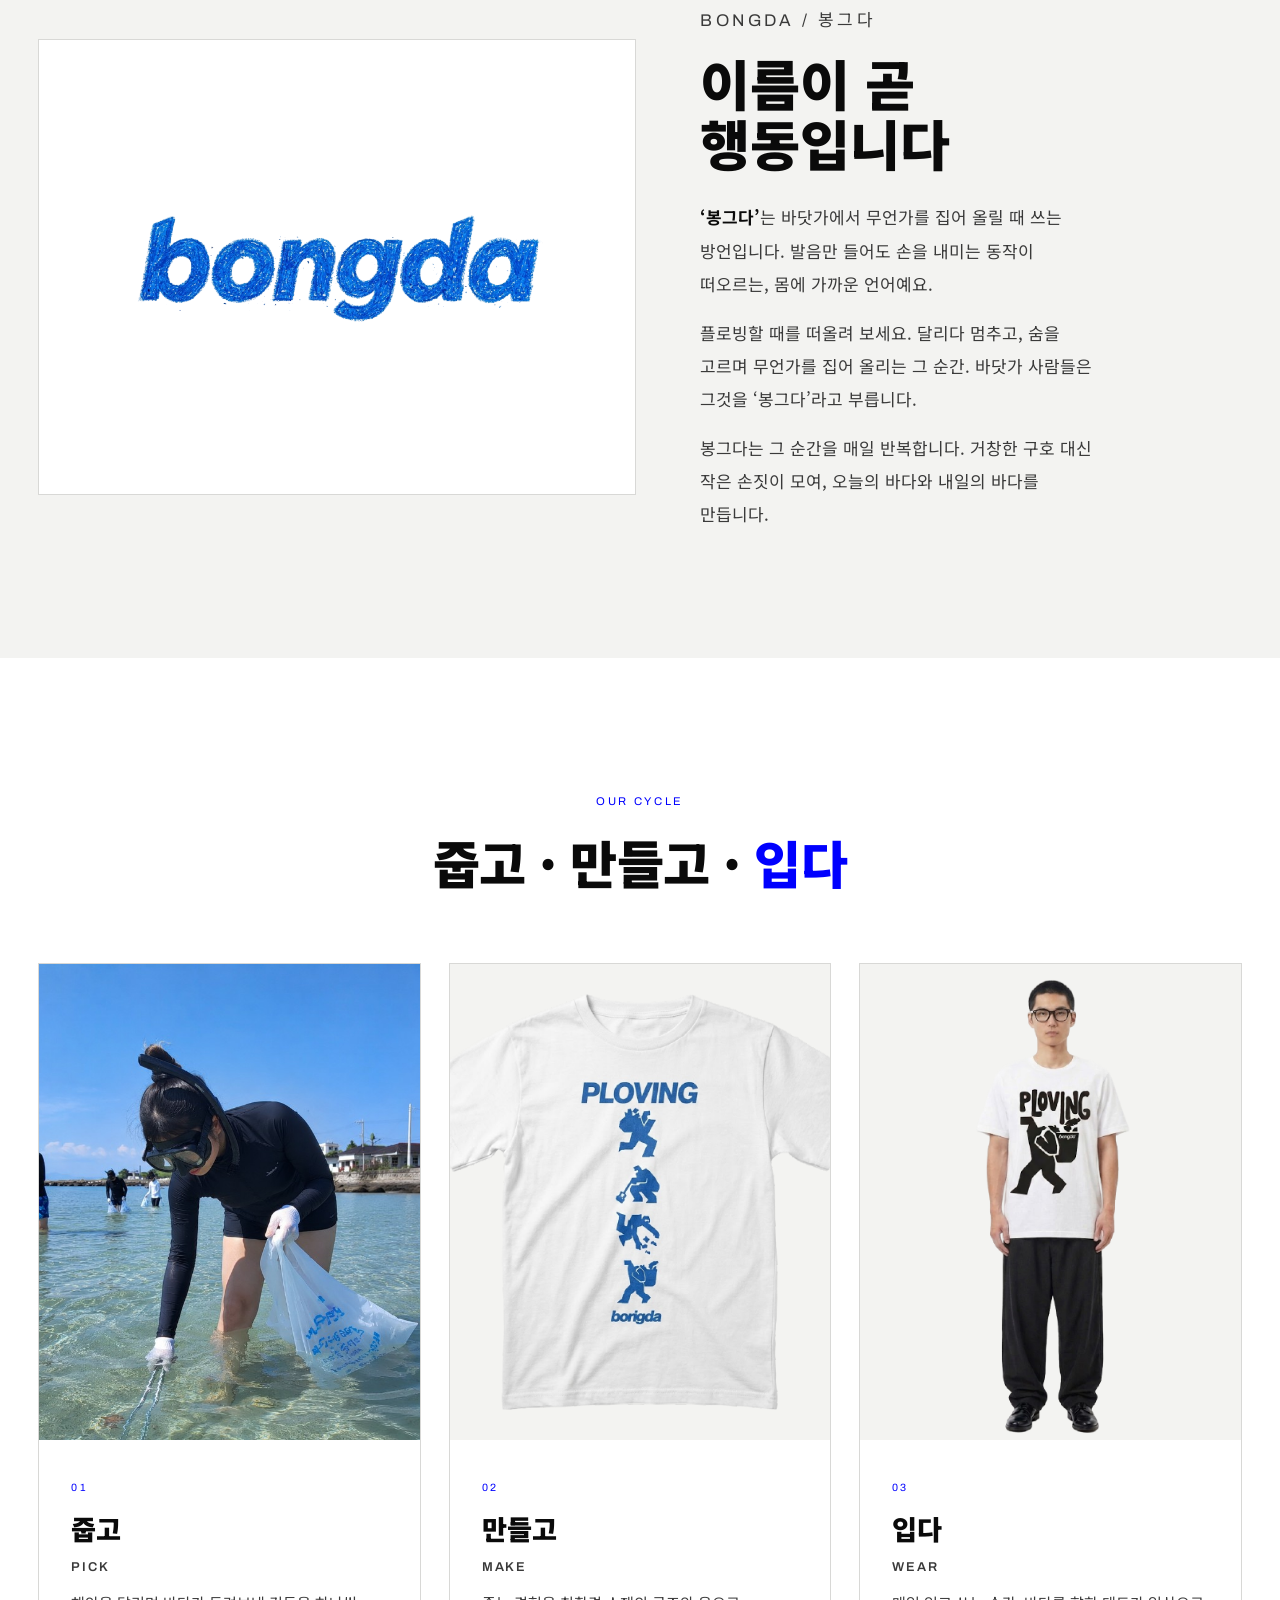
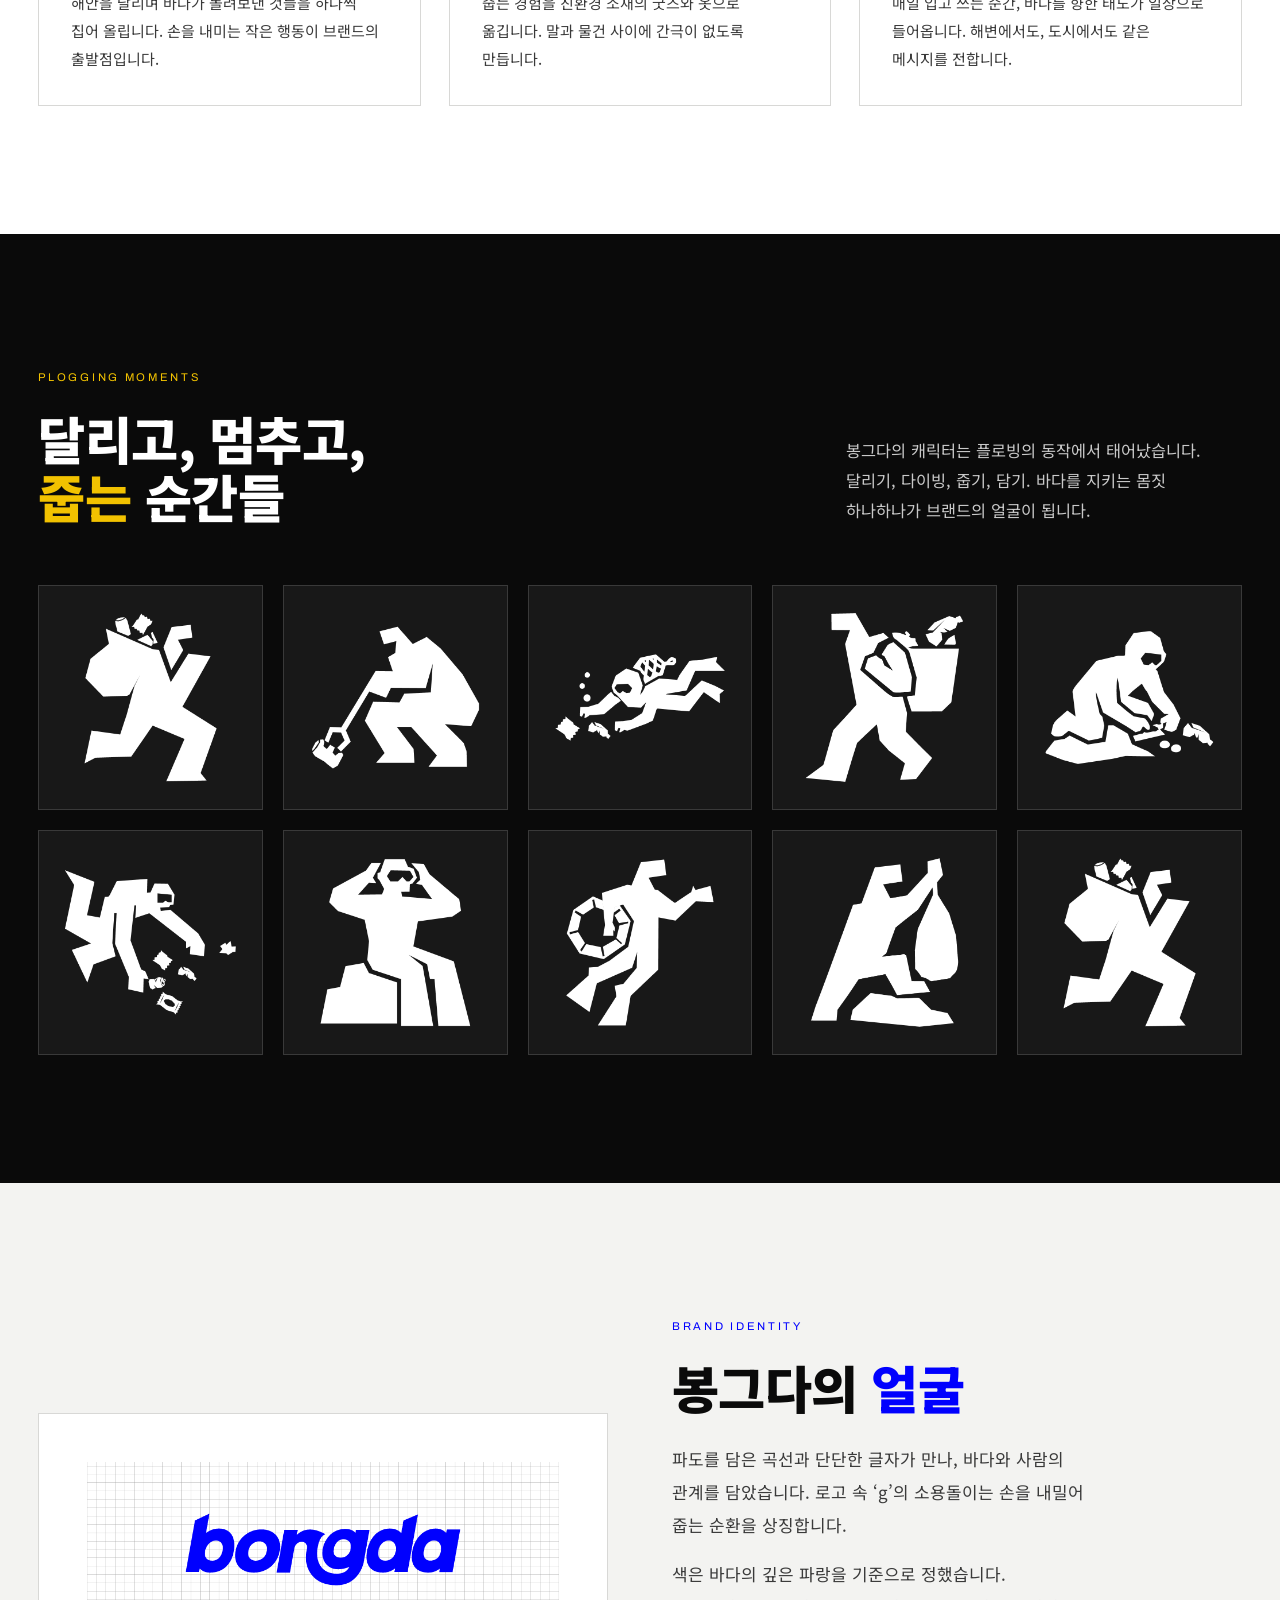
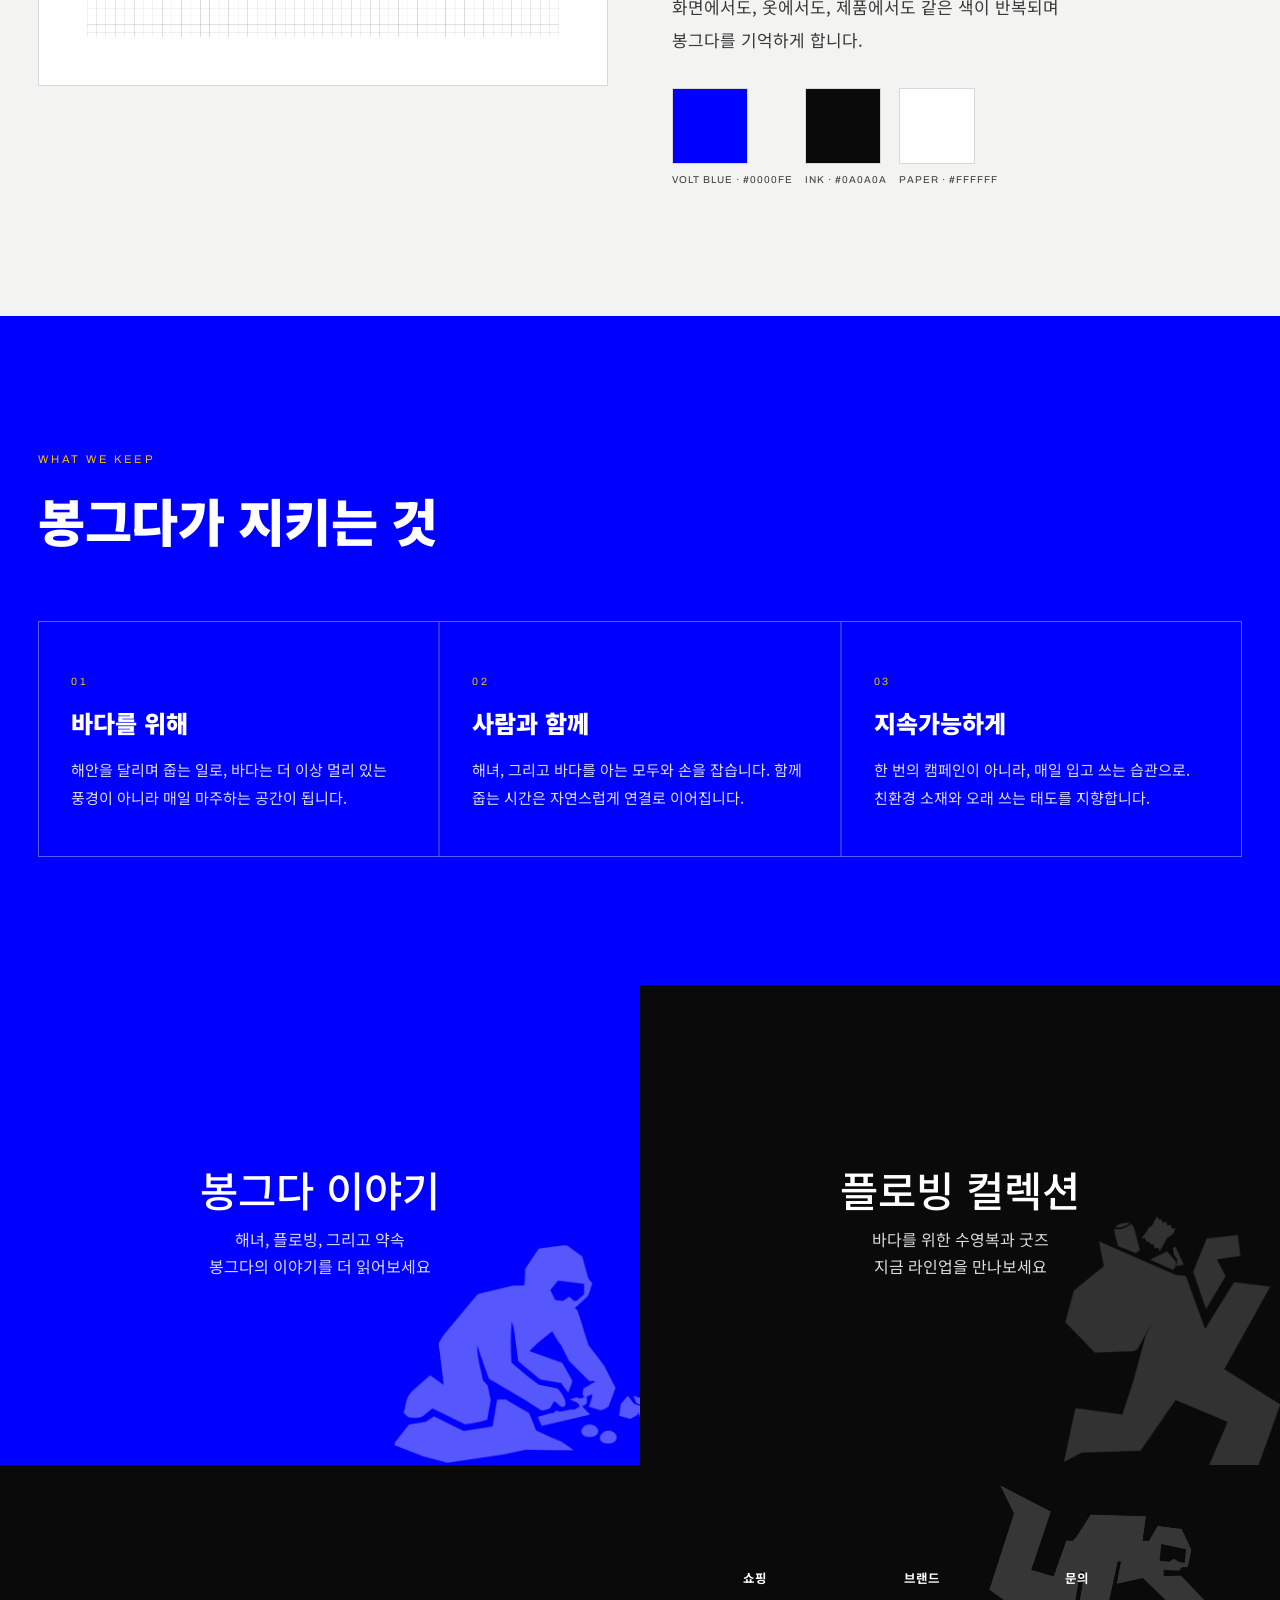
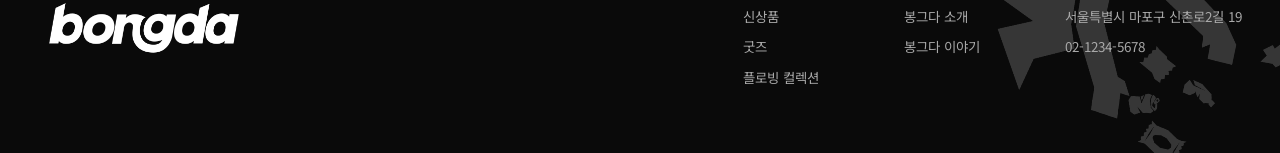
==== commit 3682243f: "제품 디자인 보드 페이지 신규 추가 및 내비게이션 연결 Co-authored-by: Cursor <cursoragent@cursor.com>" ====
--- a/봉그다 소개.html
+++ b/봉그다 소개.html
@@ -602,6 +602,7 @@
         <a href="졸업연구 플로빙 2차.html#catalog">굿즈</a>
         <a href="졸업연구 플로빙 2차.html#cats">수영용품</a>
         <a href="졸업연구 플로빙 2차.html#cats">의류</a>
+        <a href="제품 디자인.html">제품 디자인</a>
         <a class="is-active" href="봉그다 소개.html">봉그다 소개</a>
         <a href="봉그다이야기.html">봉그다 이야기</a>
       </nav>
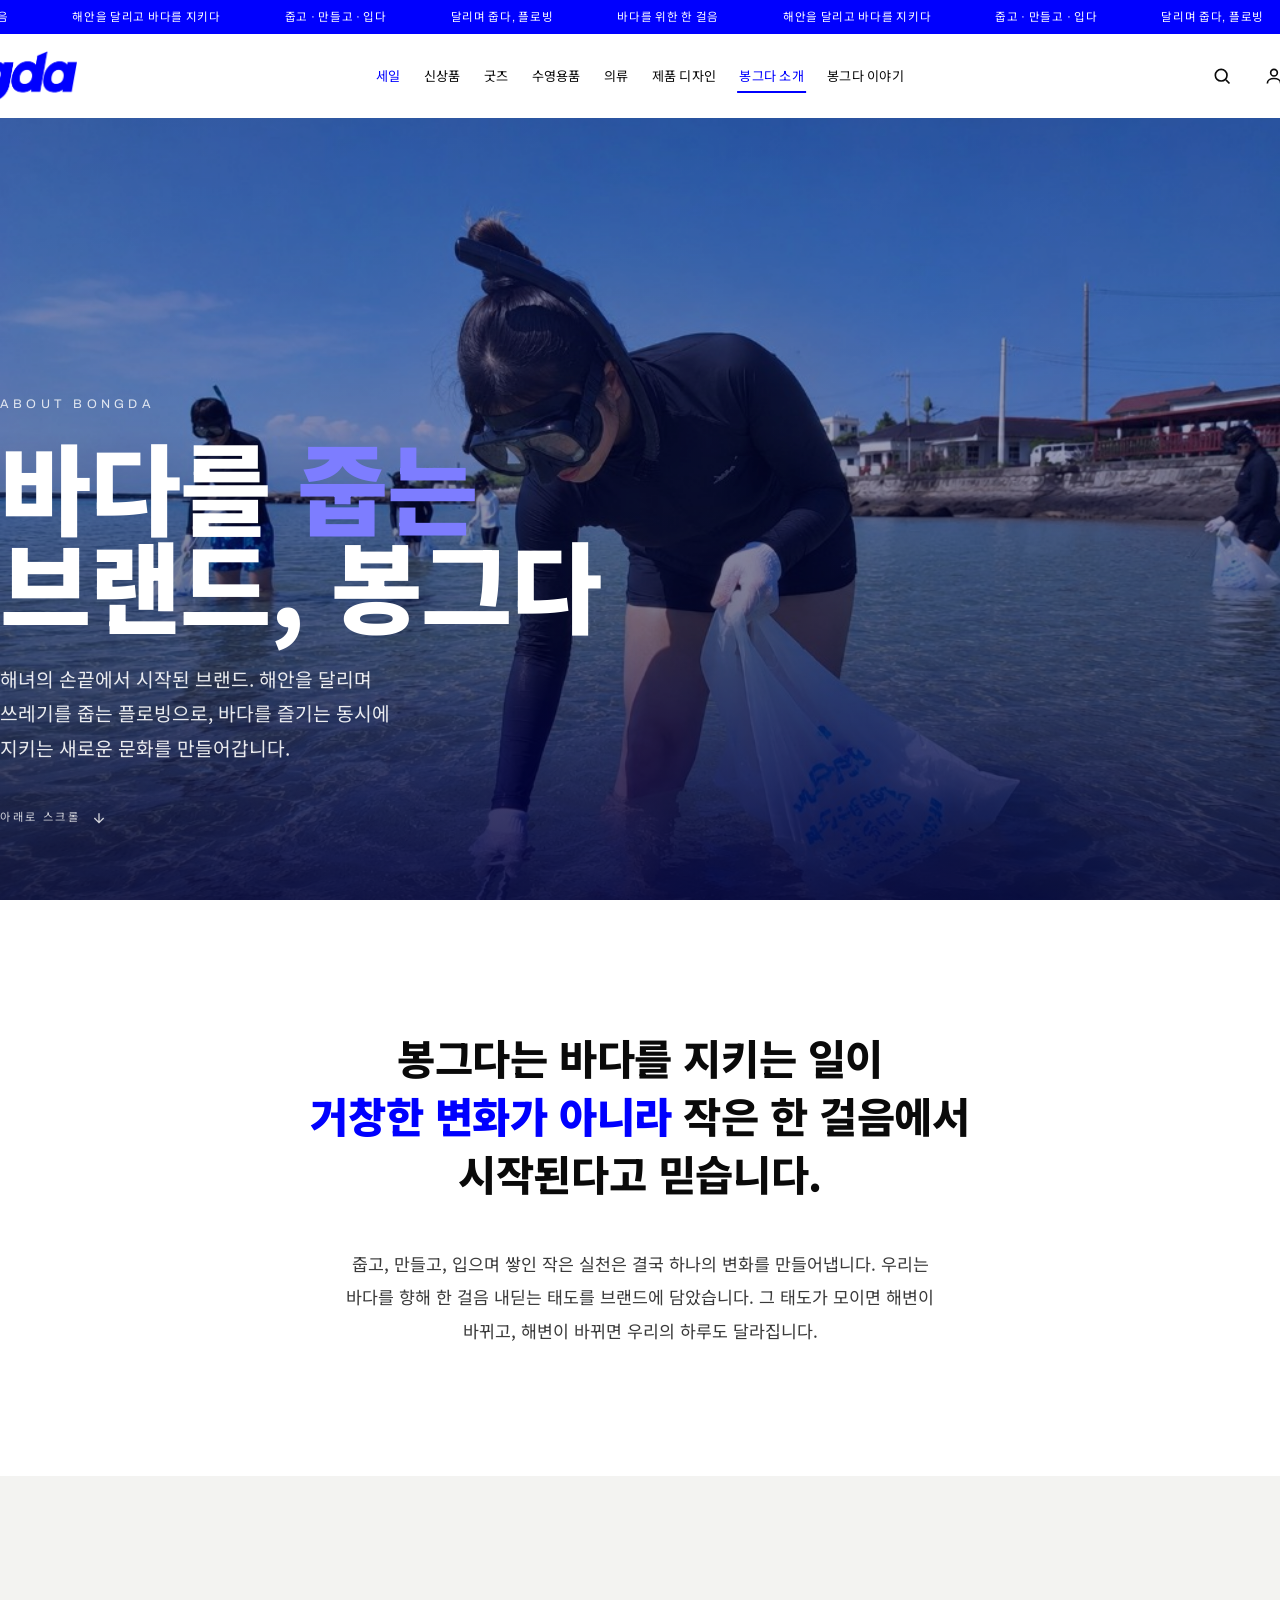
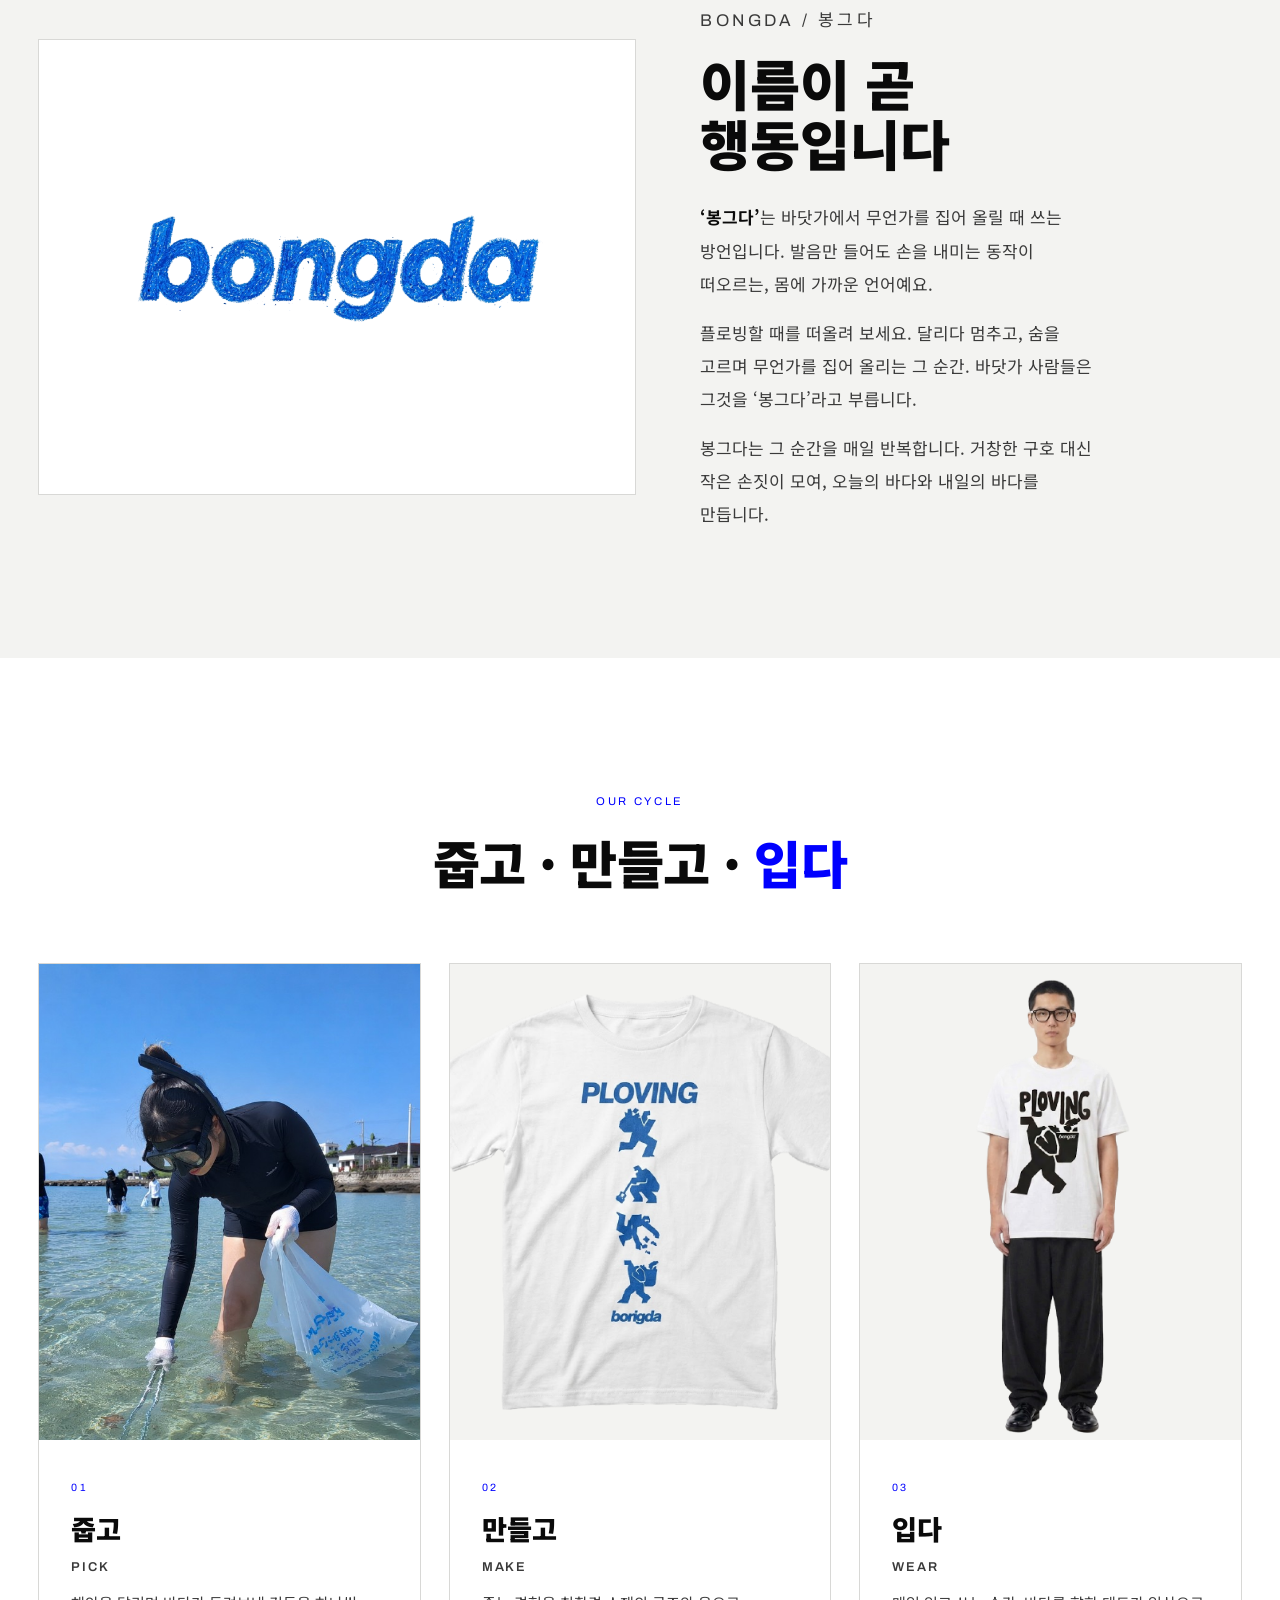
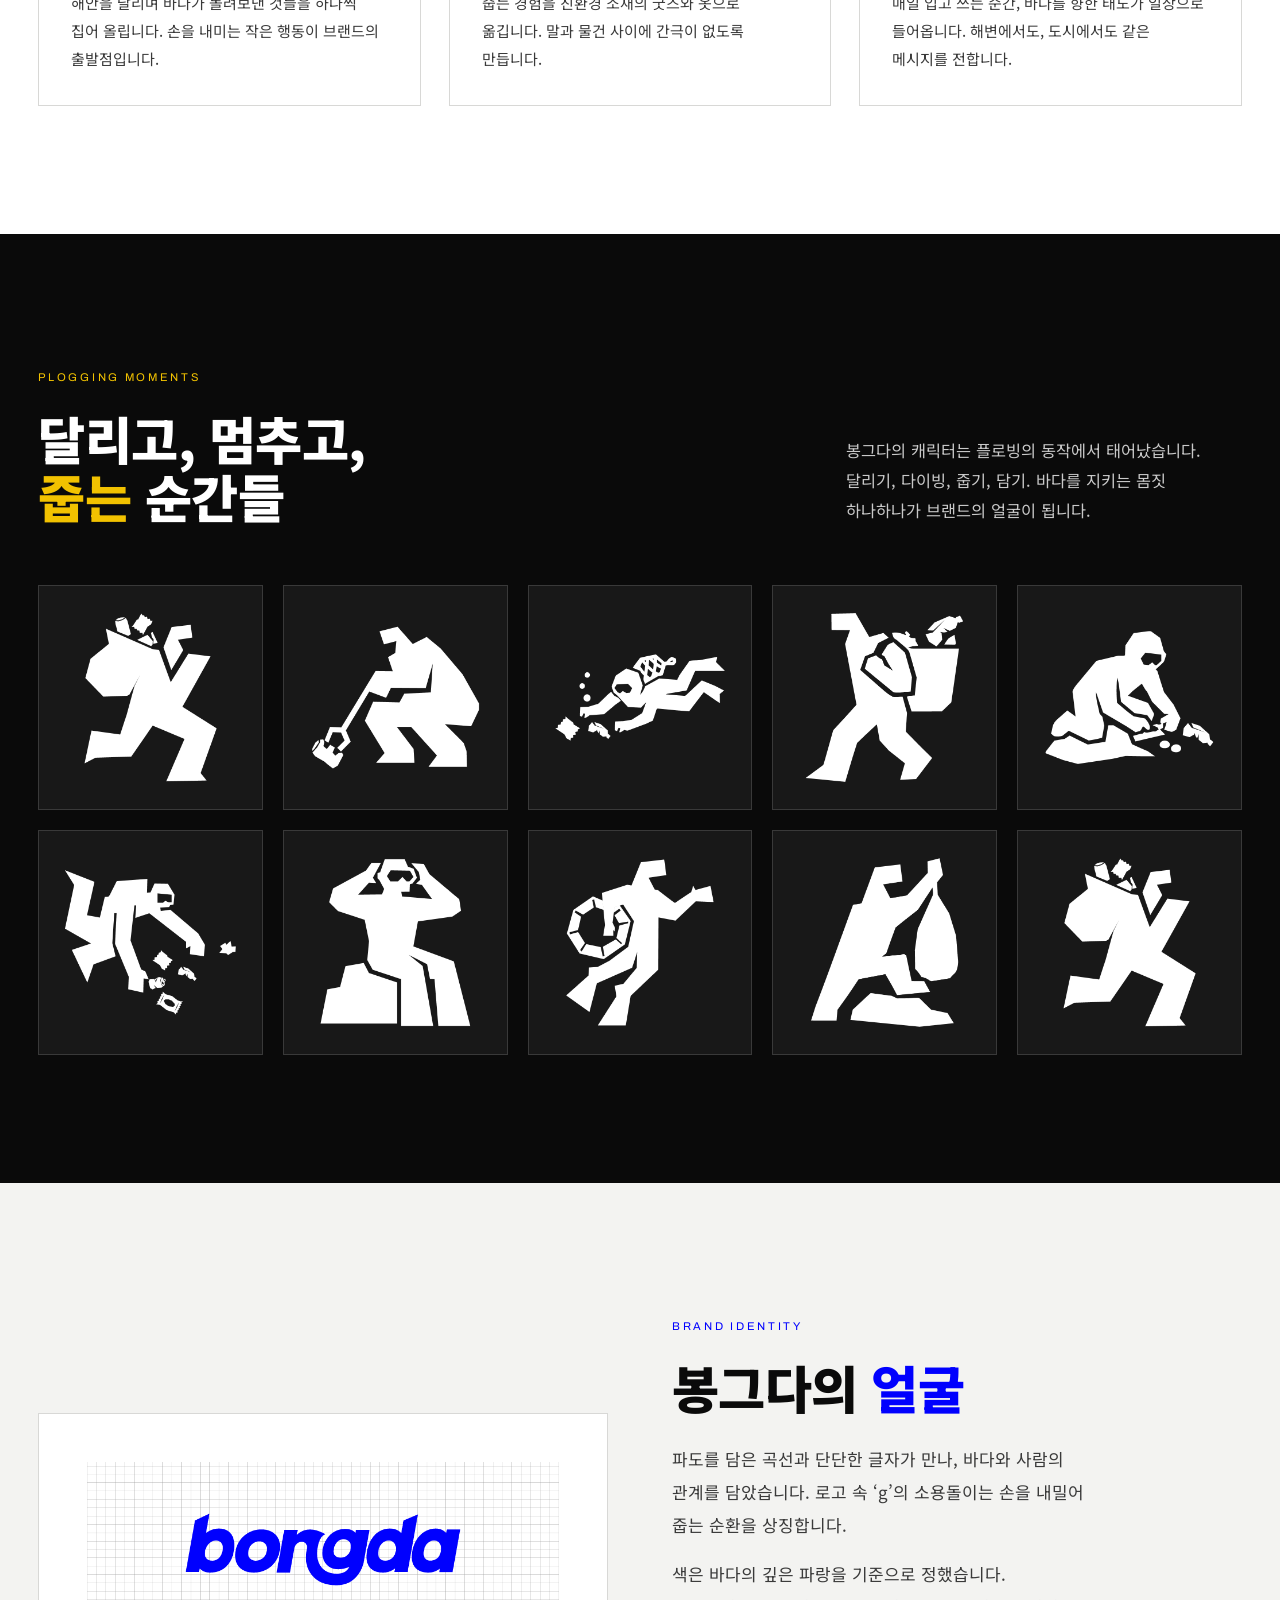
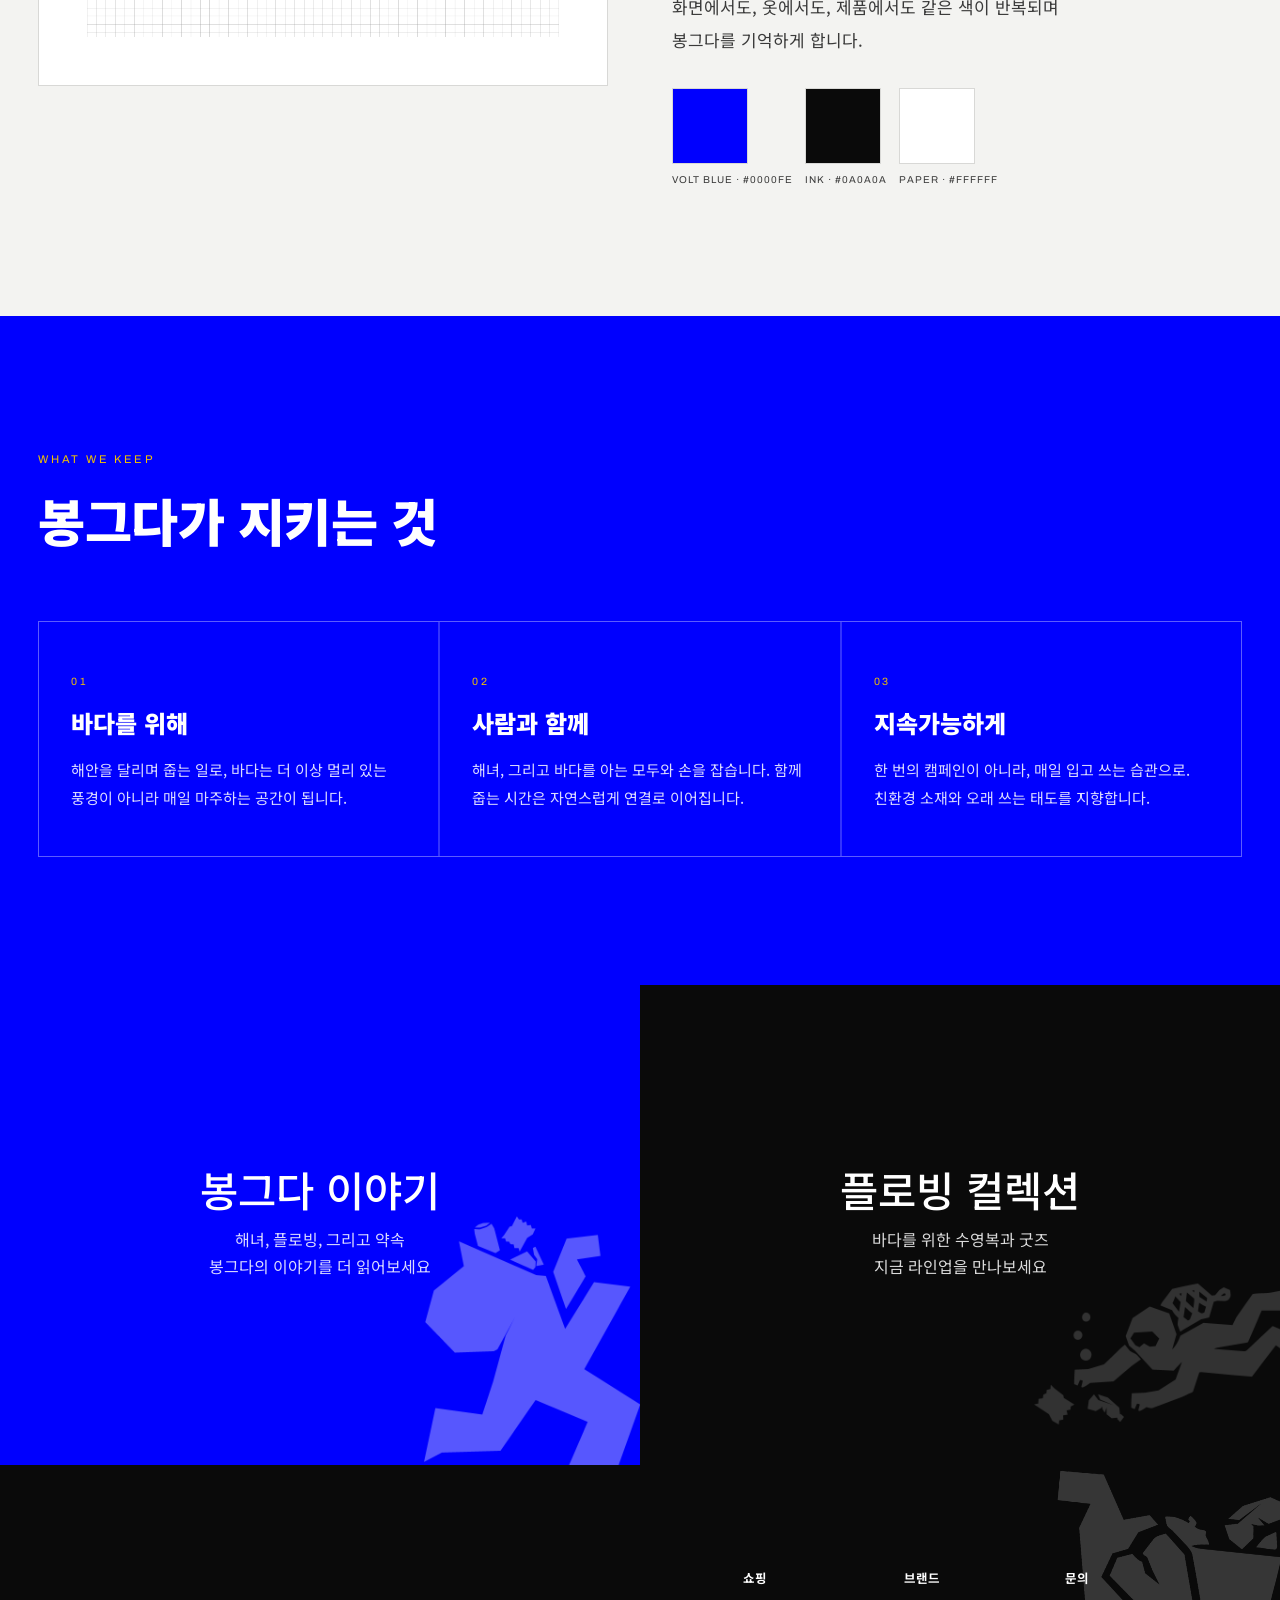
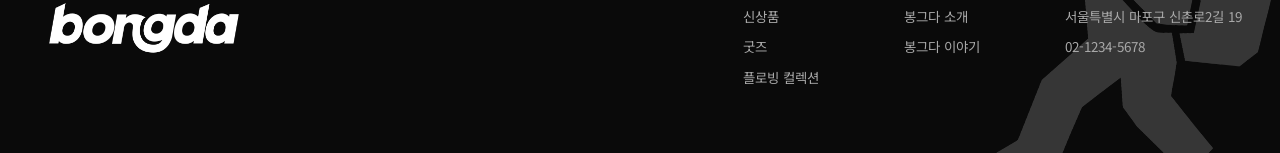
==== commit 61dcec4e: "플로깅 동작 캐릭터 9종으로 소개 페이지 캐릭터 그리드·장식·제품 뱃지 교체 Co-authored-by: Cursor <cursoragent@cursor.com>" ====
--- a/봉그다 소개.html
+++ b/봉그다 소개.html
@@ -697,16 +697,16 @@
         <p>봉그다의 캐릭터는 플로빙의 동작에서 태어났습니다. 달리기, 다이빙, 줍기, 담기. 바다를 지키는 몸짓 하나하나가 브랜드의 얼굴이 됩니다.</p>
       </div>
       <div class="chars__grid">
-        <div class="char reveal"><img src="story/char2.png" alt="달리는 플로빙 캐릭터" loading="lazy" decoding="async" /></div>
-        <div class="char reveal" style="--d:.05s"><img src="story/char4.png" alt="집게로 줍는 플로빙 캐릭터" loading="lazy" decoding="async" /></div>
-        <div class="char reveal" style="--d:.1s"><img src="story/char6.png" alt="바닷속을 다이빙하는 캐릭터" loading="lazy" decoding="async" /></div>
-        <div class="char reveal" style="--d:.15s"><img src="story/char7.png" alt="쓰레기를 담아 나르는 캐릭터" loading="lazy" decoding="async" /></div>
-        <div class="char reveal" style="--d:.2s"><img src="story/char9.png" alt="쭈그려 앉아 줍는 캐릭터" loading="lazy" decoding="async" /></div>
-        <div class="char reveal"><img src="story/char1.png" alt="허리 숙여 줍는 캐릭터" loading="lazy" decoding="async" /></div>
-        <div class="char reveal" style="--d:.05s"><img src="story/char3.png" alt="물안경을 쓴 캐릭터" loading="lazy" decoding="async" /></div>
-        <div class="char reveal" style="--d:.1s"><img src="story/char5.png" alt="튜브를 든 캐릭터" loading="lazy" decoding="async" /></div>
-        <div class="char reveal" style="--d:.15s"><img src="story/char8.png" alt="봉투를 든 채 달리는 캐릭터" loading="lazy" decoding="async" /></div>
-        <div class="char reveal" style="--d:.2s"><img src="story/char2.png" alt="달리는 플로빙 캐릭터" loading="lazy" decoding="async" /></div>
+        <div class="char reveal"><img src="chars2/c3.png" alt="봉투를 메고 달리는 플로빙 캐릭터" loading="lazy" decoding="async" /></div>
+        <div class="char reveal" style="--d:.05s"><img src="chars2/c4.png" alt="집게로 줍는 플로빙 캐릭터" loading="lazy" decoding="async" /></div>
+        <div class="char reveal" style="--d:.1s"><img src="chars2/c6.png" alt="바닷속을 다이빙하며 줍는 캐릭터" loading="lazy" decoding="async" /></div>
+        <div class="char reveal" style="--d:.15s"><img src="chars2/c7.png" alt="바구니에 담아 나르는 캐릭터" loading="lazy" decoding="async" /></div>
+        <div class="char reveal" style="--d:.2s"><img src="chars2/c8.png" alt="무릎 꿇고 줍는 캐릭터" loading="lazy" decoding="async" /></div>
+        <div class="char reveal"><img src="chars2/c1.png" alt="허리 숙여 줍는 캐릭터" loading="lazy" decoding="async" /></div>
+        <div class="char reveal" style="--d:.05s"><img src="chars2/c2.png" alt="물안경을 쓰고 쭈그려 앉은 캐릭터" loading="lazy" decoding="async" /></div>
+        <div class="char reveal" style="--d:.1s"><img src="chars2/c5.png" alt="튜브를 던지는 캐릭터" loading="lazy" decoding="async" /></div>
+        <div class="char reveal" style="--d:.15s"><img src="chars2/c9.png" alt="봉투를 들고 오르는 캐릭터" loading="lazy" decoding="async" /></div>
+        <div class="char reveal" style="--d:.2s"><img src="chars2/c3.png" alt="봉투를 메고 달리는 플로빙 캐릭터" loading="lazy" decoding="async" /></div>
       </div>
     </div>
   </section>
@@ -763,17 +763,17 @@
     <a class="entry__block entry__block--blue" href="봉그다이야기.html">
       <span class="entry__title">봉그다 이야기</span>
       <span class="entry__sub">해녀, 플로빙, 그리고 약속<br />봉그다의 이야기를 더 읽어보세요</span>
-      <img class="entry__deco" src="illust/9.png" alt="" aria-hidden="true" decoding="async" />
+      <img class="entry__deco" src="chars2/c3.png" alt="" aria-hidden="true" decoding="async" />
     </a>
     <a class="entry__block entry__block--ink" href="플로빙컬렉션.html">
       <span class="entry__title">플로빙 컬렉션</span>
       <span class="entry__sub">바다를 위한 수영복과 굿즈<br />지금 라인업을 만나보세요</span>
-      <img class="entry__deco" src="illust/2.png" alt="" aria-hidden="true" decoding="async" />
+      <img class="entry__deco" src="chars2/c6.png" alt="" aria-hidden="true" decoding="async" />
     </a>
   </section>
 
   <footer class="footer">
-    <img class="footer__deco footer__deco--r" src="illust/1.png" alt="" aria-hidden="true" decoding="async" />
+    <img class="footer__deco footer__deco--r" src="chars2/c7.png" alt="" aria-hidden="true" decoding="async" />
     <div class="wrap">
       <div class="footer__top">
         <div>
